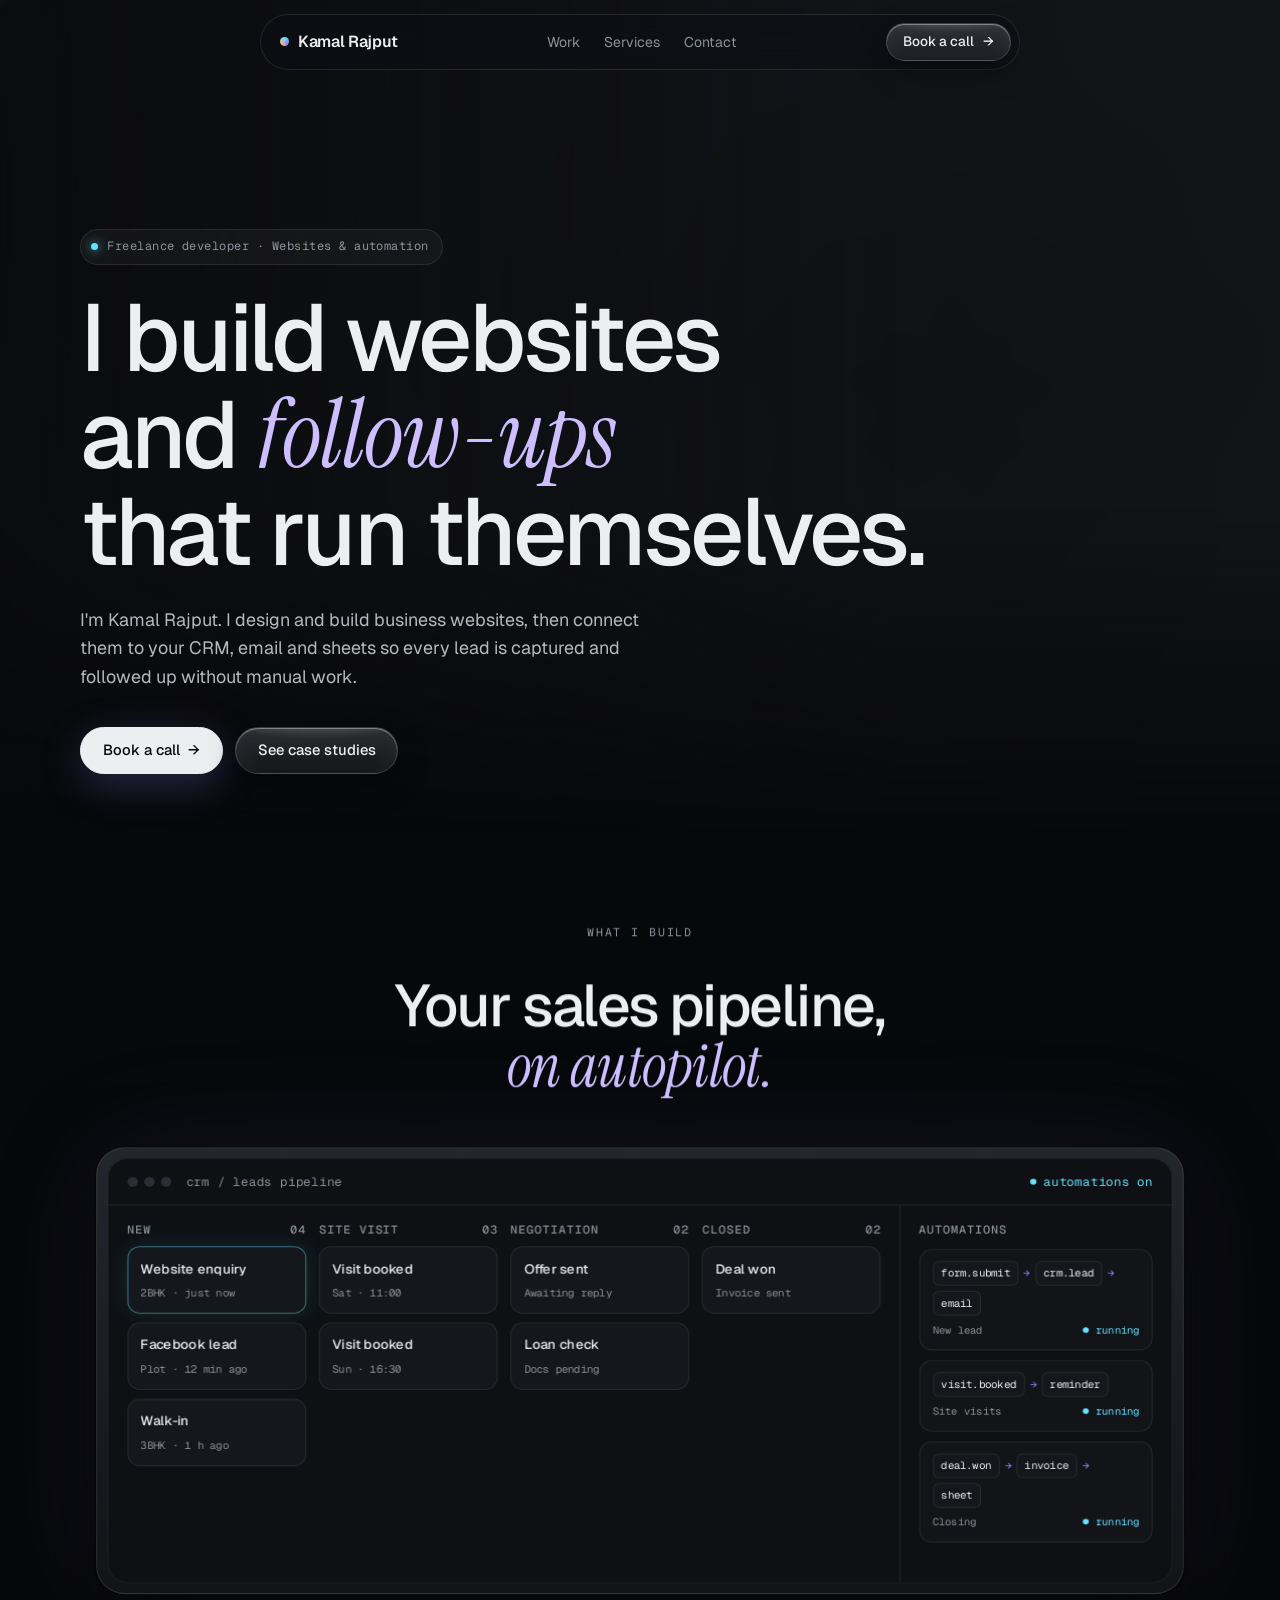
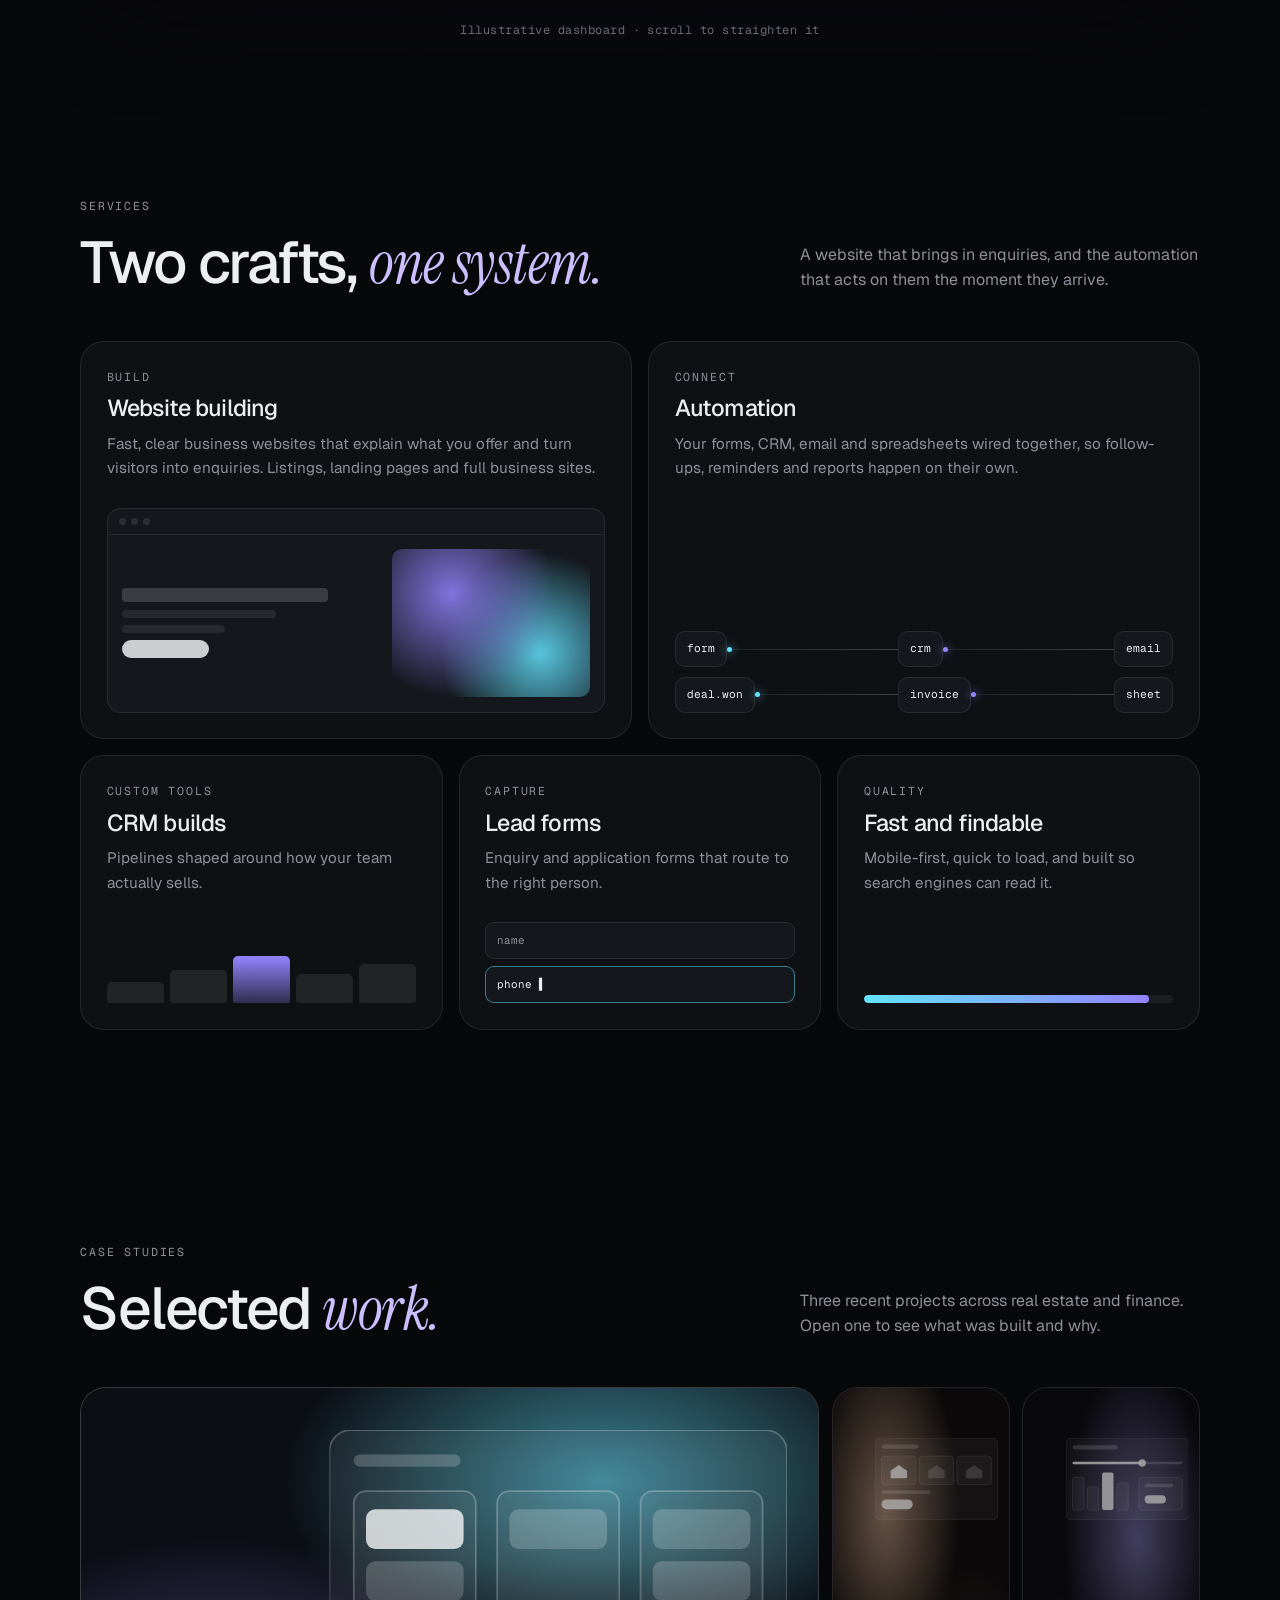
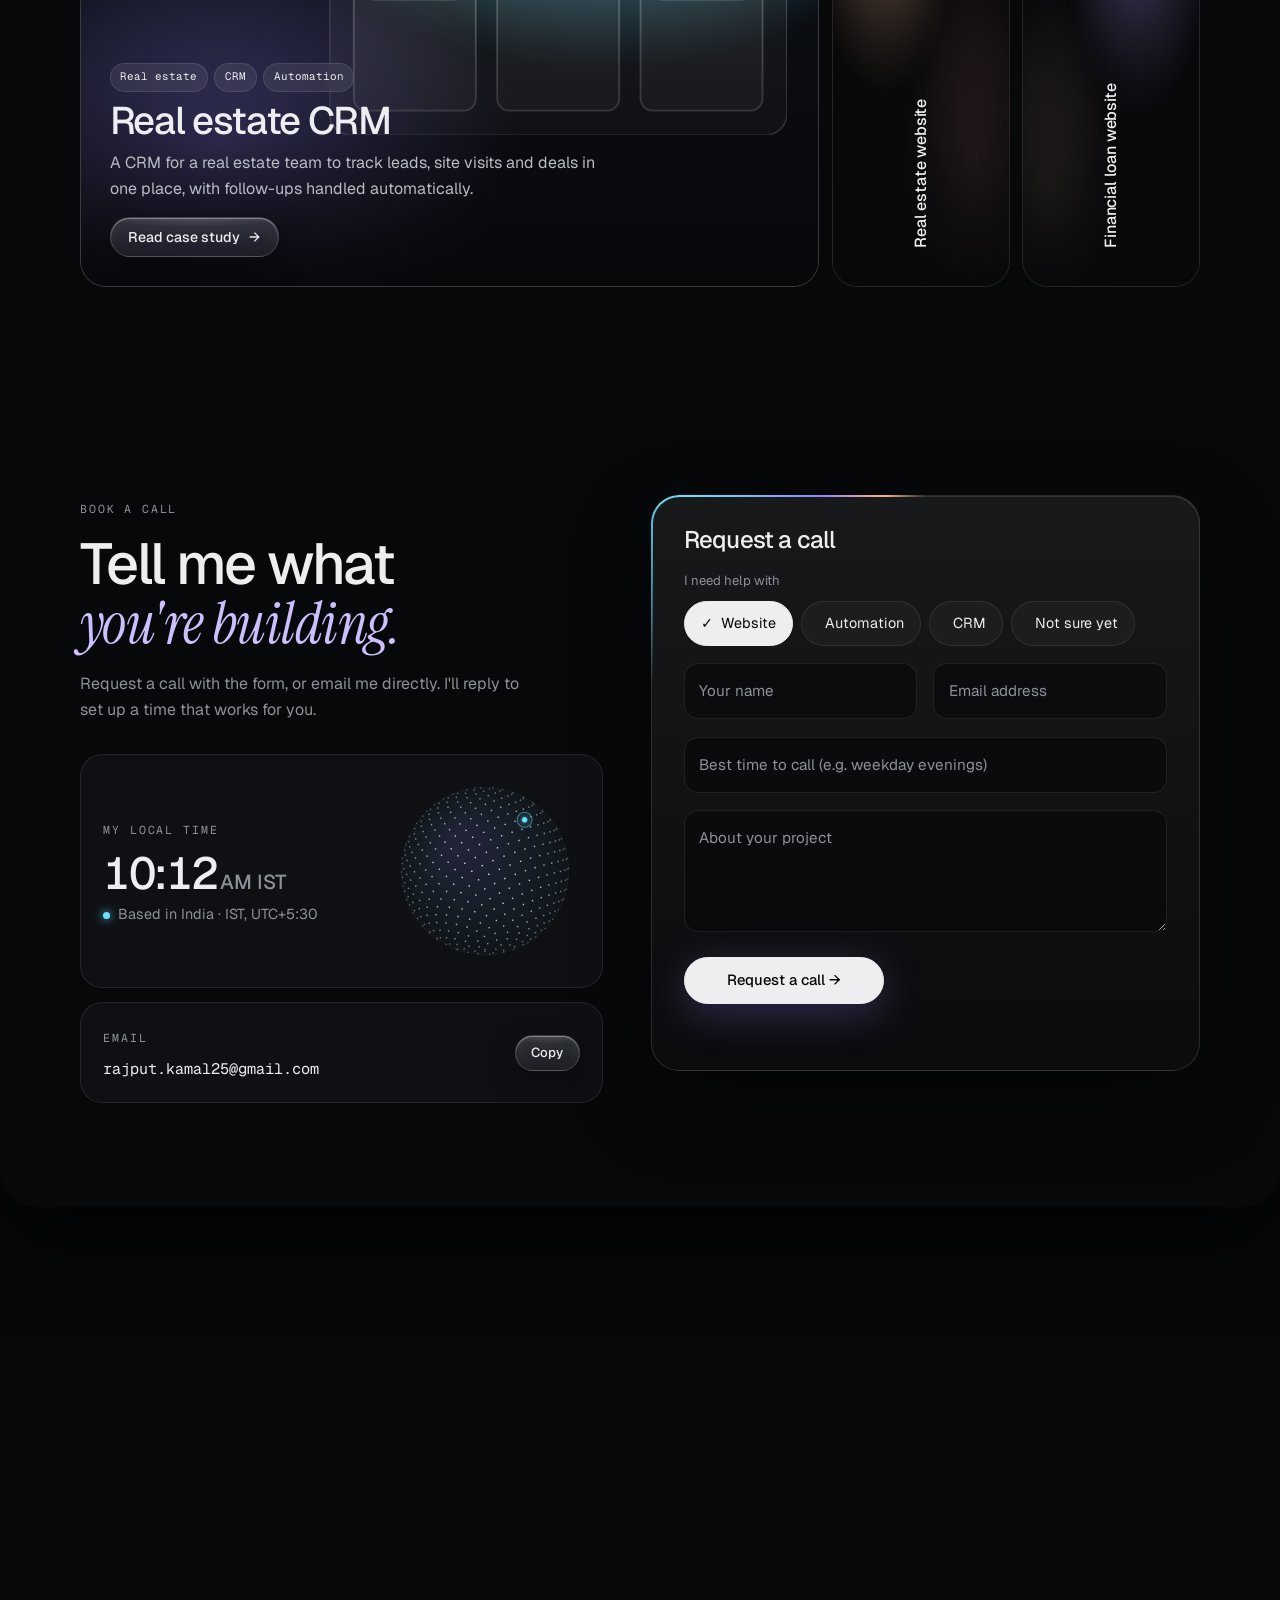
==== index.html @ f5bbf7df "Build the portfolio site from the approved design preview Static site with no build step: home page " ====
<!doctype html>
<html lang="en">
<head>
<meta charset="utf-8">
<meta name="viewport" content="width=device-width, initial-scale=1, viewport-fit=cover">
<title>Kamal Rajput · Websites & Automation</title>
<meta name="description" content="Kamal Rajput builds business websites and automations that capture leads and follow up on their own. Book a call to talk about your project.">
<meta name="theme-color" content="#07080A">
<meta property="og:title" content="Kamal Rajput · Websites & Automation">
<meta property="og:description" content="Business websites and automations that capture leads and follow up on their own.">
<meta property="og:type" content="website">
<link rel="icon" href="assets/favicon.svg" type="image/svg+xml">
<link rel="preconnect" href="https://fonts.googleapis.com">
<link rel="preconnect" href="https://fonts.gstatic.com" crossorigin>
<link rel="stylesheet" href="https://fonts.googleapis.com/css2?family=Geist:wght@300..700&family=Geist+Mono:wght@400;500&family=Instrument+Serif:ital@0;1&display=swap">
<link rel="stylesheet" href="assets/css/style.css">
</head>
<body>
<nav class="nav" aria-label="Main">
  <a class="brand" href="#top"><i aria-hidden="true"></i>Kamal Rajput</a>
  <ul>
    <li><a href="#work">Work</a></li>
    <li><a href="#services">Services</a></li>
    <li><a href="#call">Contact</a></li>
  </ul>
  <a class="glass" href="#call">Book a call <span class="arrow">→</span></a>
</nav>

<main id="top">
  <section class="hero" id="hero">
    <canvas id="shader" aria-hidden="true"></canvas>
    <div class="wrap hero-inner">
      <span class="pill mono"><b aria-hidden="true"></b>Freelance developer · Websites &amp; automation</span>
      <h1>
        <span class="sr">I build websites and automations that run themselves.</span>
        <span aria-hidden="true">I build websites<br>and <span class="rot serif" id="rot"><span class="rw">automations</span></span><br>that run themselves.</span>
      </h1>
      <p class="lede">I'm Kamal Rajput. I design and build business websites, then connect them to your CRM, email and sheets so every lead is captured and followed up without manual work.</p>
      <div class="ctas">
        <a class="solid" href="#call">Book a call <span class="arrow">→</span></a>
        <a class="glass" href="#work">See case studies</a>
      </div>
    </div>
  </section>

  <section class="showcase" id="showcase">
    <div class="wrap">
      <div class="head" id="cs-head">
        <span class="eyebrow">What I build</span>
        <h2>Your sales pipeline, <span class="serif">on autopilot.</span></h2>
      </div>
      <div class="device" id="device">
        <div class="screen">
          <div class="bar">
            <div class="dots"><span></span><span></span><span></span></div>
            <span class="mono">crm / leads pipeline</span>
            <span class="mono live">automations on</span>
          </div>
          <div class="crm">
            <div class="board">
              <div class="col"><h4>New <span>04</span></h4>
                <div class="lead hot"><b>Website enquiry</b><span>2BHK · just now</span></div>
                <div class="lead"><b>Facebook lead</b><span>Plot · 12 min ago</span></div>
                <div class="lead"><b>Walk-in</b><span>3BHK · 1 h ago</span></div>
              </div>
              <div class="col"><h4>Site visit <span>03</span></h4>
                <div class="lead"><b>Visit booked</b><span>Sat · 11:00</span></div>
                <div class="lead"><b>Visit booked</b><span>Sun · 16:30</span></div>
              </div>
              <div class="col"><h4>Negotiation <span>02</span></h4>
                <div class="lead"><b>Offer sent</b><span>Awaiting reply</span></div>
                <div class="lead"><b>Loan check</b><span>Docs pending</span></div>
              </div>
              <div class="col"><h4>Closed <span>02</span></h4>
                <div class="lead"><b>Deal won</b><span>Invoice sent</span></div>
              </div>
            </div>
            <div class="flows">
              <h4>Automations</h4>
              <div class="flow"><div class="chain"><em>form.submit</em><i>→</i><em>crm.lead</em><i>→</i><em>email</em></div><div class="meta"><span>New lead</span><span class="on">● running</span></div></div>
              <div class="flow"><div class="chain"><em>visit.booked</em><i>→</i><em>reminder</em></div><div class="meta"><span>Site visits</span><span class="on">● running</span></div></div>
              <div class="flow"><div class="chain"><em>deal.won</em><i>→</i><em>invoice</em><i>→</i><em>sheet</em></div><div class="meta"><span>Closing</span><span class="on">● running</span></div></div>
            </div>
          </div>
        </div>
      </div>
      <p class="illus mono">Illustrative dashboard · scroll to straighten it</p>
    </div>
  </section>

  <section class="band" id="services">
    <div class="wrap">
      <div class="head">
        <div><span class="eyebrow">Services</span><h2>Two crafts, <span class="serif">one system.</span></h2></div>
        <p>A website that brings in enquiries, and the automation that acts on them the moment they arrive.</p>
      </div>
      <div class="bento" id="bento">
        <article class="cell c-web">
          <span class="eyebrow">Build</span>
          <h3>Website building</h3>
          <p>Fast, clear business websites that explain what you offer and turn visitors into enquiries. Listings, landing pages and full business sites.</p>
          <div class="vis">
            <div class="browser"><div class="top"><span></span><span></span><span></span></div>
              <div class="pg"><div class="stack"><div class="sk h w80"></div><div class="sk w60"></div><div class="sk w40"></div><div class="sk btn"></div></div><div class="blob"></div></div>
            </div>
          </div>
        </article>
        <article class="cell c-auto">
          <span class="eyebrow">Connect</span>
          <h3>Automation</h3>
          <p>Your forms, CRM, email and spreadsheets wired together, so follow-ups, reminders and reports happen on their own.</p>
          <div class="vis">
            <div class="nodes"><span class="node">form</span><span class="wire"></span><span class="node">crm</span><span class="wire"></span><span class="node">email</span></div>
            <div class="nodes n2"><span class="node">deal.won</span><span class="wire"></span><span class="node">invoice</span><span class="wire"></span><span class="node">sheet</span></div>
          </div>
        </article>
        <article class="cell c-crm">
          <span class="eyebrow">Custom tools</span>
          <h3>CRM builds</h3>
          <p>Pipelines shaped around how your team actually sells.</p>
          <div class="vis bars"><span style="height:40%"></span><span style="height:62%"></span><span class="a" style="height:88%"></span><span style="height:55%"></span><span style="height:72%"></span></div>
        </article>
        <article class="cell c-lead">
          <span class="eyebrow">Capture</span>
          <h3>Lead forms</h3>
          <p>Enquiry and application forms that route to the right person.</p>
          <div class="vis stack"><div class="field-sk">name</div><div class="field-sk focus">phone ▍</div></div>
        </article>
        <article class="cell c-fast">
          <span class="eyebrow">Quality</span>
          <h3>Fast and findable</h3>
          <p>Mobile-first, quick to load, and built so search engines can read it.</p>
          <div class="vis"><div class="meter"><span></span></div></div>
        </article>
      </div>
    </div>
  </section>

  <section class="band" id="work">
    <div class="wrap">
      <div class="head">
        <div><span class="eyebrow">Case studies</span><h2>Selected <span class="serif">work.</span></h2></div>
        <p>Three recent projects across real estate and finance. Open one to see what was built and why.</p>
      </div>
      <div class="acc" id="acc">
        <article class="panel active" tabindex="0" aria-expanded="true">
          <div class="art art-1" aria-hidden="true">
            <svg viewBox="0 0 300 200"><rect class="s" x="0" y="0" width="300" height="200" rx="14"/><rect class="m" x="16" y="16" width="70" height="8" rx="4"/>
              <rect class="s" x="16" y="40" width="80" height="144" rx="8"/><rect class="s" x="110" y="40" width="80" height="144" rx="8"/><rect class="s" x="204" y="40" width="80" height="144" rx="8"/>
              <rect class="f" x="24" y="52" width="64" height="26" rx="6"/><rect class="m" x="24" y="86" width="64" height="26" rx="6"/><rect class="m" x="118" y="52" width="64" height="26" rx="6"/><rect class="m" x="212" y="52" width="64" height="26" rx="6"/><rect class="m" x="212" y="86" width="64" height="26" rx="6"/></svg>
          </div>
          <span class="vt">Real estate CRM</span>
          <div class="pbody">
            <div class="tags"><span>Real estate</span><span>CRM</span><span>Automation</span></div>
            <h3>Real estate CRM</h3>
            <p>A CRM for a real estate team to track leads, site visits and deals in one place, with follow-ups handled automatically.</p>
            <a class="glass case-link" href="work/real-estate-crm.html">Read case study <span class="arrow">→</span></a>
          </div>
        </article>
        <article class="panel" tabindex="0" aria-expanded="false">
          <div class="art art-2" aria-hidden="true">
            <svg viewBox="0 0 300 200"><rect class="s" x="0" y="0" width="300" height="200" rx="14"/><rect class="m" x="16" y="16" width="90" height="10" rx="5"/>
              <g><rect class="s" x="16" y="44" width="84" height="70" rx="8"/><path class="f" d="M38 98 V80 L58 66 L78 80 V98 Z"/></g>
              <g><rect class="s" x="108" y="44" width="84" height="70" rx="8"/><path class="m" d="M130 98 V80 L150 66 L170 80 V98 Z"/></g>
              <g><rect class="s" x="200" y="44" width="84" height="70" rx="8"/><path class="m" d="M222 98 V80 L242 66 L262 80 V98 Z"/></g>
              <rect class="m" x="16" y="128" width="120" height="8" rx="4"/><rect class="f" x="16" y="150" width="76" height="24" rx="12"/></svg>
          </div>
          <span class="vt">Real estate website</span>
          <div class="pbody">
            <div class="tags"><span>Real estate</span><span>Website</span><span>Lead capture</span></div>
            <h3>Real estate business website</h3>
            <p>A website for a real estate business, with property listings and enquiry forms that send leads straight to the team.</p>
            <a class="glass case-link" href="work/real-estate-website.html">Read case study <span class="arrow">→</span></a>
          </div>
        </article>
        <article class="panel" tabindex="0" aria-expanded="false">
          <div class="art art-3" aria-hidden="true">
            <svg viewBox="0 0 300 200"><rect class="s" x="0" y="0" width="300" height="200" rx="14"/><rect class="m" x="16" y="18" width="110" height="10" rx="5"/>
              <rect class="m" x="16" y="58" width="268" height="6" rx="3"/><rect class="f" x="16" y="58" width="170" height="6" rx="3"/><circle class="f" cx="186" cy="61" r="9"/>
              <rect class="s" x="16" y="96" width="28" height="80" rx="5"/><rect class="s" x="52" y="120" width="28" height="56" rx="5"/><rect class="f" x="88" y="84" width="28" height="92" rx="5"/><rect class="s" x="124" y="110" width="28" height="66" rx="5"/>
              <rect class="s" x="178" y="96" width="106" height="80" rx="10"/><rect class="m" x="192" y="112" width="70" height="8" rx="4"/><rect class="f" x="192" y="140" width="52" height="20" rx="10"/></svg>
          </div>
          <span class="vt">Financial loan website</span>
          <div class="pbody">
            <div class="tags"><span>Finance</span><span>Website</span><span>Applications</span></div>
            <h3>Financial loan website</h3>
            <p>A website for a lending business that explains its loan products clearly and collects applications online.</p>
            <a class="glass case-link" href="work/loan-website.html">Read case study <span class="arrow">→</span></a>
          </div>
        </article>
      </div>
    </div>
  </section>

  <section class="band" id="call">
    <div class="wrap contact">
      <div>
        <span class="eyebrow">Book a call</span>
        <h2>Tell me what <span class="serif">you're building.</span></h2>
        <p class="intro">Request a call with the form, or email me directly. I'll reply to set up a time that works for you.</p>
        <div class="cards">
          <div class="spot globe-card">
            <div>
              <span class="eyebrow">My local time</span>
              <div class="clock" id="clock" style="margin-top:.6rem">--:--</div>
              <div class="sub" style="margin-top:.5rem"><b aria-hidden="true"></b>Based in India · IST, UTC+5:30</div>
            </div>
            <canvas id="globe" width="380" height="380" aria-label="Rotating globe with a marker on India. Drag to spin." role="img"></canvas>
          </div>
          <div class="spot mail-card">
            <div style="min-width:0"><span class="eyebrow">Email</span><div class="v" id="mail2" style="margin-top:.45rem">rajput.kamal25@gmail.com</div></div>
            <button class="glass mini" type="button" id="copy2">Copy</button>
          </div>
        </div>
      </div>
      <form class="call" id="call-form" action="https://formsubmit.co/ajax/rajput.kamal25@gmail.com" method="POST" novalidate>
        <input type="text" name="_honey" tabindex="-1" autocomplete="off" aria-hidden="true" class="hp">
        <h3>Request a call</h3>
        <div class="group" role="group" aria-labelledby="g-need">
          <span id="g-need">I need help with</span>
          <div class="chips">
            <label class="chip"><input type="checkbox" id="c-web" name="need" value="Website" checked><span class="tick">✓</span>Website</label>
            <label class="chip"><input type="checkbox" id="c-auto" name="need" value="Automation"><span class="tick">✓</span>Automation</label>
            <label class="chip"><input type="checkbox" id="c-crm" name="need" value="CRM"><span class="tick">✓</span>CRM</label>
            <label class="chip"><input type="checkbox" id="c-unsure" name="need" value="Not sure yet"><span class="tick">✓</span>Not sure yet</label>
          </div>
        </div>
        <div class="row2">
          <div class="fl"><input id="f-name" autocomplete="name" placeholder=" " required><label for="f-name">Your name</label></div>
          <div class="fl"><input id="f-email" type="email" autocomplete="email" placeholder=" " required><label for="f-email">Email address</label></div>
        </div>
        <div class="fl"><input id="f-time" placeholder=" "><label for="f-time">Best time to call (e.g. weekday evenings)</label></div>
        <div class="fl"><textarea id="f-msg" rows="4" placeholder=" "></textarea><label for="f-msg">About your project</label></div>
        <div><button class="solid sbtn" type="submit" id="send"><span class="t">Request a call →</span><span class="spin" aria-hidden="true"></span><svg class="ok" viewBox="0 0 24 24" aria-hidden="true"><path d="M5 12.5l4.5 4.5L19 7.5"/></svg></button></div>
        <p class="note" id="note" aria-live="polite"></p>
      </form>
    </div>
  </section>
</main>

<footer class="mf" id="mf">
  <div class="aurora" aria-hidden="true"><span class="a1"></span><span class="a2"></span><span class="a3"></span></div>
  <div class="marquee" aria-hidden="true"><div class="track">
    <span>Websites <i>✦</i></span><span>Automation <i>✦</i></span><span>CRM builds <i>✦</i></span><span>Lead capture <i>✦</i></span><span>Integrations <i>✦</i></span>
    <span>Websites <i>✦</i></span><span>Automation <i>✦</i></span><span>CRM builds <i>✦</i></span><span>Lead capture <i>✦</i></span><span>Integrations <i>✦</i></span>
  </div></div>
  <div class="wrap">
    <div class="big">Let's <span class="serif">talk.</span></div>
    <div class="mf-row">
      <span class="mail" id="mail">rajput.kamal25@gmail.com</span>
      <div class="pills">
        <button class="glass mag" type="button" id="copy">Copy email</button>
        <a class="glass mag" href="#call">Request a call</a>
        <a class="glass mag" href="#top">Back to top ↑</a>
      </div>
    </div>
    <div class="legal mono"><span>© 2026 Kamal Rajput</span><span>Websites · Automation · CRM</span></div>
  </div>
</footer>

<script src="assets/js/main.js"></script>
</body>
</html>
---- assets/css/style.css ----
/* Layout: dark, single-theme by design. Full-bleed shader hero, scroll-tilt showcase, glowing bento, image accordion, curtain-reveal footer. */
:root {
  --bg: #07080A;
  --bg-2: #0E1014;
  --bg-3: #14171C;
  --fg: #EDEEF0;
  --muted: #8C919A;
  --line: rgba(237, 238, 240, 0.09);
  --cyan: #63E3FF;
  --violet: #9384FF;
  --peach: #FFB27D;
  --serif-tint: #CDBFFF;
  --f-sans: "Geist", "Inter", system-ui, -apple-system, "Segoe UI", sans-serif;
  --f-serif: "Instrument Serif", "Iowan Old Style", Georgia, serif;
  --f-mono: "Geist Mono", ui-monospace, SFMono-Regular, Menlo, monospace;
  color-scheme: dark;
}
* { box-sizing: border-box; }
html { scroll-behavior: smooth; }
body { margin: 0; background: var(--bg); color: var(--fg); font-family: var(--f-sans); font-size: 16px; line-height: 1.6; -webkit-font-smoothing: antialiased; }
h1, h2, h3, p { margin: 0; }
h1, h2, h3 { font-weight: 500; letter-spacing: -0.035em; line-height: 1.02; text-wrap: balance; }
.serif { font-family: var(--f-serif); font-style: italic; font-weight: 400; letter-spacing: -0.01em; color: var(--serif-tint); }
.mono { font-family: var(--f-mono); font-size: 0.75rem; letter-spacing: 0.04em; }
.eyebrow { font-family: var(--f-mono); font-size: 0.72rem; text-transform: uppercase; letter-spacing: 0.16em; color: var(--muted); }
a { color: inherit; }
:focus-visible { outline: 2px solid var(--cyan); outline-offset: 3px; border-radius: 8px; }
.wrap {
  max-width: 1200px; margin: 0 auto;
  padding-left: max(16px, env(safe-area-inset-left, 0px));
  padding-right: max(16px, env(safe-area-inset-right, 0px));
}
@media (min-width: 760px) { .wrap { padding-left: max(40px, env(safe-area-inset-left, 0px)); padding-right: max(40px, env(safe-area-inset-right, 0px)); } }

/* Liquid glass button */
.glass, .solid {
  position: relative; display: inline-flex; align-items: center; gap: 0.55rem;
  font: 500 0.92rem/1 var(--f-sans); padding: 0.95rem 1.35rem; border-radius: 999px;
  text-decoration: none; cursor: pointer; white-space: nowrap; overflow: hidden; isolation: isolate;
  transition: transform .35s cubic-bezier(.2,.8,.2,1), box-shadow .35s ease;
}
.glass {
  color: var(--fg);
  background: linear-gradient(180deg, rgba(255,255,255,.16), rgba(255,255,255,.04));
  border: 1px solid rgba(255,255,255,.16);
  -webkit-backdrop-filter: blur(16px) saturate(170%); backdrop-filter: blur(16px) saturate(170%);
  box-shadow: inset 0 1px 0 rgba(255,255,255,.35), inset 0 -8px 16px rgba(255,255,255,.04), 0 10px 30px rgba(0,0,0,.35);
}
.glass::before {
  content: ""; position: absolute; inset: 0; z-index: -1; border-radius: inherit;
  background: radial-gradient(120% 80% at var(--mx, 50%) -20%, rgba(255,255,255,.28), transparent 55%);
  opacity: .7; transition: opacity .3s;
}
.glass:hover::before { opacity: 1; }
.solid { background: var(--fg); color: var(--bg); border: 1px solid var(--fg); box-shadow: 0 10px 40px rgba(147,132,255,.25); }
.glass:hover, .solid:hover { transform: translateY(-2px); }
.arrow { transition: transform .3s ease; }
.glass:hover .arrow, .solid:hover .arrow { transform: translateX(3px); }

/* Nav */
.nav {
  position: fixed; z-index: 50; left: 50%; transform: translateX(-50%);
  top: calc(env(safe-area-inset-top, 0px) + 14px);
  width: min(760px, calc(100% - 32px));
  display: flex; align-items: center; justify-content: space-between; gap: 1rem;
  padding: 0.5rem 0.5rem 0.5rem 1.2rem; border-radius: 999px;
  background: rgba(14,16,20,.55); border: 1px solid rgba(255,255,255,.1);
  -webkit-backdrop-filter: blur(18px) saturate(160%); backdrop-filter: blur(18px) saturate(160%);
}
.brand { font-weight: 600; text-decoration: none; letter-spacing: -0.02em; display: flex; align-items: center; gap: .55rem; }
.brand i { width: 9px; height: 9px; border-radius: 50%; background: conic-gradient(var(--cyan), var(--violet), var(--peach), var(--cyan)); }
.nav ul { display: flex; gap: 1.5rem; list-style: none; margin: 0; padding: 0; }
.nav ul a { text-decoration: none; color: var(--muted); font-size: 0.88rem; }
.nav ul a:hover { color: var(--fg); }
.nav .glass { padding: 0.7rem 1rem; font-size: 0.85rem; }
@media (max-width: 640px) { .nav ul { display: none; } }

/* Curtain */
main { position: relative; z-index: 2; background: var(--bg); margin-bottom: var(--fh, 0px); border-radius: 0 0 36px 36px; box-shadow: 0 40px 80px rgba(0,0,0,.65); }

/* Hero */
.hero { position: relative; min-height: min(94vh, 860px); display: flex; align-items: flex-end; overflow: hidden; }
.hero canvas { position: absolute; inset: 0; width: 100%; height: 100%; display: block; }
.hero::after {
  content: ""; position: absolute; inset: 0; pointer-events: none;
  background: linear-gradient(90deg, rgba(7,8,10,.82) 0%, rgba(7,8,10,.35) 45%, transparent 70%), linear-gradient(180deg, transparent 60%, var(--bg) 100%);
}
.hero.noshader { background: radial-gradient(60% 60% at 75% 40%, rgba(147,132,255,.25), transparent 70%), var(--bg); }
.hero-inner { position: relative; z-index: 1; width: 100%; padding-block: 9rem 4.5rem; }
.pill { display: inline-flex; align-items: center; gap: .6rem; padding: .45rem .85rem .45rem .6rem; border-radius: 999px; border: 1px solid var(--line); background: rgba(255,255,255,.04); color: var(--muted); }
.pill b { width: 7px; height: 7px; border-radius: 50%; background: var(--cyan); box-shadow: 0 0 12px var(--cyan); }
.hero h1 { font-size: clamp(2.7rem, 7.4vw, 6.4rem); margin-top: 1.6rem; }
.hero h1 > span[aria-hidden] { display: block; }
.rot { display: inline-grid; overflow: hidden; vertical-align: bottom; padding: 0 .1em .14em 0; margin-bottom: -.14em; }
.rw { grid-area: 1 / 1; white-space: nowrap; }
.l { display: inline-block; transition: transform .6s cubic-bezier(.2,.8,.2,1), opacity .45s ease; }
.rw.enter .l { transform: translateY(110%); opacity: 0; }
.rw.out .l { transform: translateY(-110%); opacity: 0; }
.hero .lede { margin-top: 1.6rem; max-width: 36rem; color: #B5B9C0; font-size: 1.12rem; }
.ctas { display: flex; flex-wrap: wrap; gap: .75rem; margin-top: 2.2rem; }
.sr { position: absolute; width: 1px; height: 1px; overflow: hidden; clip: rect(0 0 0 0); white-space: nowrap; }

/* Section heads */
.band { padding-block: 6.5rem; }
.head { display: flex; flex-wrap: wrap; align-items: end; justify-content: space-between; gap: 1.2rem 3rem; margin-bottom: 3rem; }
.head h2 { font-size: clamp(2.1rem, 4.6vw, 3.8rem); margin-top: .9rem; max-width: 16ch; }
.head p { color: var(--muted); max-width: 25rem; }

/* Container scroll showcase */
.showcase { padding-block: 5rem 3rem; perspective: 1200px; }
.showcase .head { justify-content: center; text-align: center; flex-direction: column; align-items: center; will-change: transform; }
.device {
  margin: 0 auto; max-width: 1040px; border-radius: 28px; padding: 10px;
  background: linear-gradient(180deg, #23262D, #121418); border: 1px solid rgba(255,255,255,.12);
  box-shadow: 0 0 0 1px rgba(0,0,0,.6), 0 30px 80px rgba(0,0,0,.6), 0 0 120px rgba(147,132,255,.12);
  transform-origin: 50% 0%; transform: rotateX(var(--rx, 20deg)) scale(var(--sc, 1.04)); will-change: transform;
}
.screen { border-radius: 20px; background: var(--bg-2); overflow: hidden; border: 1px solid rgba(255,255,255,.06); }
.bar { display: flex; align-items: center; gap: .9rem; padding: .85rem 1.1rem; border-bottom: 1px solid var(--line); }
.dots { display: flex; gap: 6px; } .dots span { width: 10px; height: 10px; border-radius: 50%; background: #2A2E35; }
.bar .mono { color: var(--muted); }
.bar .live { margin-left: auto; display: flex; align-items: center; gap: .4rem; color: var(--cyan); }
.bar .live::before { content: ""; width: 6px; height: 6px; border-radius: 50%; background: var(--cyan); }
.crm { display: grid; grid-template-columns: 1fr 260px; min-height: 380px; }
.board { display: grid; grid-template-columns: repeat(4, minmax(0, 1fr)); gap: .75rem; padding: 1.1rem; }
.col { display: flex; flex-direction: column; gap: .55rem; min-width: 0; }
.col h4 { margin: 0 0 .2rem; font: 500 .72rem/1 var(--f-mono); color: var(--muted); letter-spacing: .06em; text-transform: uppercase; display: flex; justify-content: space-between; }
.lead { background: var(--bg-3); border: 1px solid var(--line); border-radius: 12px; padding: .7rem .75rem; display: grid; gap: .35rem; min-width: 0; }
.lead b { font-weight: 500; font-size: .82rem; overflow: hidden; text-overflow: ellipsis; white-space: nowrap; }
.lead span { font-family: var(--f-mono); font-size: .66rem; color: var(--muted); overflow: hidden; text-overflow: ellipsis; white-space: nowrap; }
.lead.hot { border-color: rgba(99,227,255,.45); box-shadow: 0 0 24px rgba(99,227,255,.12); }
.flows { border-left: 1px solid var(--line); padding: 1.1rem; display: flex; flex-direction: column; gap: .6rem; min-width: 0; }
.flows h4 { margin: 0 0 .3rem; font: 500 .72rem/1 var(--f-mono); color: var(--muted); letter-spacing: .06em; text-transform: uppercase; }
.flow { border: 1px solid var(--line); border-radius: 12px; padding: .7rem .75rem; display: grid; gap: .4rem; background: rgba(255,255,255,.02); }
.flow .chain { display: flex; flex-wrap: wrap; gap: .3rem; align-items: center; font-family: var(--f-mono); font-size: .66rem; }
.flow .chain em { font-style: normal; padding: .2rem .45rem; border-radius: 6px; background: var(--bg-3); border: 1px solid var(--line); }
.flow .chain i { font-style: normal; color: var(--violet); }
.flow .meta { font-family: var(--f-mono); font-size: .64rem; color: var(--muted); display: flex; justify-content: space-between; }
.flow .meta .on { color: var(--cyan); }
.illus { text-align: center; color: var(--muted); margin-top: 1.4rem; }
@media (max-width: 860px) { .crm { grid-template-columns: 1fr; } .flows { border-left: 0; border-top: 1px solid var(--line); } }
@media (max-width: 600px) { .board { grid-template-columns: repeat(2, minmax(0, 1fr)); } .device { border-radius: 20px; padding: 6px; } .screen { border-radius: 15px; } }

/* Bento with glowing border */
.bento { display: grid; grid-template-columns: repeat(6, minmax(0, 1fr)); gap: 1rem; }
.cell {
  position: relative; border-radius: 24px; background: var(--bg-2); border: 1px solid var(--line);
  padding: 1.6rem; display: flex; flex-direction: column; gap: .7rem; min-width: 0; overflow: hidden;
  --angle: 0; --glow: 0;
}
.cell::after {
  content: ""; position: absolute; inset: -1px; border-radius: inherit; padding: 1.5px; pointer-events: none;
  background: conic-gradient(from calc(var(--angle) * 1deg - 45deg), transparent 0deg, var(--cyan) 25deg, var(--violet) 50deg, var(--peach) 70deg, transparent 90deg);
  -webkit-mask: linear-gradient(#000 0 0) content-box, linear-gradient(#000 0 0); -webkit-mask-composite: xor;
  mask: linear-gradient(#000 0 0) content-box exclude, linear-gradient(#000 0 0);
  opacity: var(--glow); transition: opacity .35s ease;
}
.cell h3 { font-size: 1.45rem; }
.cell p { color: var(--muted); font-size: .95rem; max-width: 34rem; }
.c-web, .c-auto { grid-column: span 3; min-height: 360px; }
.c-crm, .c-lead, .c-fast { grid-column: span 2; }
.cell .vis { margin-top: auto; padding-top: 1rem; }
@media (max-width: 900px) { .c-web, .c-auto { grid-column: span 6; min-height: 0; } .c-crm, .c-lead, .c-fast { grid-column: span 3; } .c-fast { grid-column: span 6; } }
@media (max-width: 560px) { .c-crm, .c-lead, .c-fast { grid-column: span 6; } }
/* bento visuals */
.browser { border: 1px solid var(--line); border-radius: 14px; background: var(--bg-3); overflow: hidden; }
.browser .top { display: flex; gap: 5px; padding: .55rem .7rem; border-bottom: 1px solid var(--line); }
.browser .top span { width: 7px; height: 7px; border-radius: 50%; background: #2A2E35; }
.browser .pg { padding: .9rem; display: grid; grid-template-columns: 1.3fr 1fr; gap: .8rem; align-items: center; }
.sk { height: 8px; border-radius: 4px; background: rgba(255,255,255,.08); }
.sk.w60 { width: 60%; } .sk.w80 { width: 80%; } .sk.w40 { width: 40%; }
.sk.h { height: 14px; background: rgba(255,255,255,.16); }
.sk.btn { width: 34%; height: 18px; border-radius: 9px; background: var(--fg); opacity: .85; }
.blob { aspect-ratio: 4/3; max-width: 100%; border-radius: 10px; background: radial-gradient(circle at 30% 30%, var(--violet), transparent 60%), radial-gradient(circle at 75% 70%, var(--cyan), transparent 55%), #15181E; opacity: .85; }
.stack { display: grid; gap: .45rem; }
.nodes { display: flex; align-items: center; gap: 0; position: relative; }
.node { flex: none; font-family: var(--f-mono); font-size: .7rem; padding: .5rem .7rem; border-radius: 10px; background: var(--bg-3); border: 1px solid var(--line); white-space: nowrap; }
.wire { flex: 1; height: 1px; min-width: 18px; background: linear-gradient(90deg, rgba(255,255,255,.08), rgba(255,255,255,.2)); position: relative; overflow: visible; }
.wire::after { content: ""; position: absolute; top: -2px; left: 0; width: 5px; height: 5px; border-radius: 50%; background: var(--cyan); box-shadow: 0 0 10px var(--cyan); animation: run 2.4s linear infinite; }
.wire:nth-of-type(4)::after { animation-delay: 1.2s; background: var(--violet); box-shadow: 0 0 10px var(--violet); }
@keyframes run { from { left: 0; } to { left: calc(100% - 5px); } }
.nodes.n2 { margin-top: .6rem; }
.bars { display: flex; align-items: end; gap: 6px; height: 70px; }
.bars span { flex: 1; border-radius: 5px 5px 2px 2px; background: rgba(255,255,255,.08); }
.bars span.a { background: linear-gradient(180deg, var(--violet), rgba(147,132,255,.25)); }
.field-sk { border: 1px solid var(--line); border-radius: 9px; padding: .55rem .7rem; font-family: var(--f-mono); font-size: .68rem; color: var(--muted); background: var(--bg-3); }
.field-sk.focus { border-color: rgba(99,227,255,.5); color: var(--fg); }
.meter { height: 8px; border-radius: 4px; background: rgba(255,255,255,.06); overflow: hidden; }
.meter span { display: block; height: 100%; width: 92%; border-radius: inherit; background: linear-gradient(90deg, var(--cyan), var(--violet)); }

/* Image accordion */
.acc { display: flex; gap: .8rem; height: 500px; }
.panel {
  position: relative; flex: 1 1 0; min-width: 0; border-radius: 26px; overflow: hidden; cursor: pointer;
  border: 1px solid var(--line); background: var(--bg-2); outline-offset: 4px;
  transition: flex-grow .7s cubic-bezier(.2,.8,.2,1), border-color .3s;
}
.panel.active { flex-grow: 4.2; border-color: rgba(255,255,255,.18); }
.panel .art { position: absolute; inset: 0; transition: transform 1s cubic-bezier(.2,.8,.2,1), filter .6s; filter: saturate(.6) brightness(.7); }
.panel.active .art { transform: scale(1.04); filter: none; }
.panel::after { content: ""; position: absolute; inset: 0; background: linear-gradient(180deg, transparent 35%, rgba(7,8,10,.92)); pointer-events: none; }
.vt { position: absolute; z-index: 2; left: 50%; bottom: 1.6rem; transform-origin: 0 50%; transform: rotate(-90deg); white-space: nowrap; font-weight: 500; letter-spacing: -.01em; transition: opacity .35s; }
.panel.active .vt { opacity: 0; }
.pbody { position: absolute; z-index: 2; left: 0; right: 0; bottom: 0; padding: 1.8rem; display: grid; gap: .6rem; opacity: 0; transform: translateY(16px); transition: opacity .4s ease .15s, transform .6s cubic-bezier(.2,.8,.2,1) .15s; }
.panel.active .pbody { opacity: 1; transform: none; }
.pbody h3 { font-size: clamp(1.6rem, 3vw, 2.4rem); }
.pbody p { color: #B8BCC3; max-width: 32rem; }
.tags { display: flex; flex-wrap: wrap; gap: .4rem; }
.tags span { font-family: var(--f-mono); font-size: .68rem; padding: .3rem .6rem; border-radius: 999px; background: rgba(255,255,255,.08); border: 1px solid rgba(255,255,255,.1); -webkit-backdrop-filter: blur(8px); backdrop-filter: blur(8px); }
.draft { display: inline-flex; align-items: center; gap: .5rem; padding: .4rem .8rem; border-radius: 999px; border: 1px dashed rgba(255,255,255,.22); color: var(--muted); }
/* panel art */
.art-1 { background: radial-gradient(70% 60% at 70% 20%, rgba(99,227,255,.55), transparent 60%), radial-gradient(60% 60% at 20% 70%, rgba(147,132,255,.5), transparent 65%), #0B0E14; }
.art-2 { background: radial-gradient(70% 60% at 30% 25%, rgba(255,178,125,.6), transparent 60%), radial-gradient(60% 60% at 80% 75%, rgba(255,120,150,.35), transparent 65%), #120D0D; }
.art-3 { background: radial-gradient(70% 60% at 65% 30%, rgba(147,132,255,.6), transparent 60%), radial-gradient(60% 60% at 15% 80%, rgba(255,178,125,.35), transparent 65%), #0D0B14; }
.art svg { position: absolute; right: 6%; top: 10%; width: min(440px, 70%); height: auto; opacity: .9; }
.art .s { fill: rgba(255,255,255,.06); stroke: rgba(255,255,255,.28); stroke-width: 1.2; }
.art .f { fill: rgba(255,255,255,.85); }
.art .m { fill: rgba(255,255,255,.22); }
@media (max-width: 760px) {
  .acc { flex-direction: column; height: auto; }
  .panel { flex: none; height: 76px; transition: height .7s cubic-bezier(.2,.8,.2,1), border-color .3s; }
  .panel.active { height: 420px; }
  .vt { transform: none; left: 1.4rem; bottom: auto; top: 50%; translate: 0 -50%; }
  .art svg { width: 78%; right: 11%; }
}

/* Request a call */
.contact { display: grid; grid-template-columns: 1fr 1.05fr; gap: 3rem; align-items: start; }
.contact > * { min-width: 0; }
.contact h2 { font-size: clamp(2.1rem, 4.6vw, 3.6rem); margin-top: .9rem; }
.contact .intro { color: var(--muted); margin-top: 1.1rem; max-width: 28rem; }
/* Spotlight cards */
.cards { display: grid; gap: .9rem; margin-top: 2rem; }
.spot { position: relative; border-radius: 22px; background: var(--bg-2); border: 1px solid var(--line); padding: 1.3rem 1.4rem; overflow: hidden; min-width: 0; display: grid; gap: .45rem; isolation: isolate; }
.spot::before { content: ""; position: absolute; inset: 0; z-index: -1; pointer-events: none; background: radial-gradient(280px circle at var(--sx, 50%) var(--sy, 50%), rgba(147,132,255,.2), transparent 60%); opacity: 0; transition: opacity .35s; }
.spot:hover::before { opacity: 1; }
.globe-card { grid-template-columns: minmax(0, 1fr) 190px; align-items: center; gap: 1rem; }
.globe-card canvas { width: 190px; height: 190px; display: block; cursor: grab; touch-action: none; }
.globe-card canvas:active { cursor: grabbing; }
.clock { font-size: clamp(2rem, 4vw, 2.8rem); font-weight: 500; letter-spacing: -.04em; line-height: 1; font-variant-numeric: tabular-nums; }
.clock small { font-size: .45em; color: var(--muted); letter-spacing: 0; margin-left: .25rem; }
.sub { color: var(--muted); font-size: .9rem; display: flex; align-items: center; gap: .5rem; }
.sub b { width: 7px; height: 7px; border-radius: 50%; background: var(--cyan); box-shadow: 0 0 10px var(--cyan); animation: blink 2s ease-in-out infinite; }
@keyframes blink { 50% { opacity: .35; } }
.mail-card { grid-template-columns: minmax(0, 1fr) auto; align-items: center; }
.mail-card .v { font-family: var(--f-mono); font-size: .95rem; overflow-wrap: anywhere; user-select: all; }
.mini { font: 500 .82rem/1 var(--f-sans); padding: .65rem .95rem; }
@media (max-width: 520px) { .globe-card { grid-template-columns: minmax(0, 1fr) 130px; } .globe-card canvas { width: 130px; height: 130px; } .mail-card { grid-template-columns: 1fr; } .mail-card .mini { justify-self: start; } }

/* Form: border beam, chips, floating labels, stateful button */
@property --beam { syntax: '<angle>'; inherits: false; initial-value: 0deg; }
form.call { isolation: isolate; }
form.call::before {
  content: ""; position: absolute; inset: -1px; border-radius: inherit; padding: 1.5px; pointer-events: none;
  background: conic-gradient(from var(--beam), transparent 0deg 290deg, var(--cyan) 320deg, var(--violet) 340deg, var(--peach) 352deg, transparent 360deg);
  -webkit-mask: linear-gradient(#000 0 0) content-box, linear-gradient(#000 0 0); -webkit-mask-composite: xor;
  mask: linear-gradient(#000 0 0) content-box exclude, linear-gradient(#000 0 0);
  animation: beam 7s linear infinite;
}
@keyframes beam { to { --beam: 360deg; } }
.group { display: grid; gap: .6rem; }
.group > span { font-size: .82rem; color: var(--muted); }
.chips { display: flex; flex-wrap: wrap; gap: .5rem; }
.chip { position: relative; display: inline-flex; align-items: center; gap: .45rem; padding: .62rem 1rem; border-radius: 999px; border: 1px solid var(--line); background: rgba(255,255,255,.03); cursor: pointer; font-size: .9rem; user-select: none; transition: background .25s, color .25s, border-color .25s, transform .25s; }
.chip:hover { border-color: rgba(255,255,255,.25); }
.chip input { position: absolute; opacity: 0; pointer-events: none; }
.chip .tick { width: 0; overflow: hidden; transition: width .25s; }
.chip:has(input:checked) { background: var(--fg); color: var(--bg); border-color: var(--fg); }
.chip:has(input:checked) .tick { width: .8rem; }
.chip:has(input:focus-visible) { outline: 2px solid var(--cyan); outline-offset: 3px; }
.fl { position: relative; }
.fl input, .fl textarea {
  font: 400 .98rem/1.4 var(--f-sans); color: var(--fg); background: rgba(7,8,10,.6); width: 100%;
  border: 1px solid var(--line); border-radius: 14px; padding: 1.45rem .95rem .55rem; resize: vertical;
  transition: border-color .25s, box-shadow .25s;
}
.fl label { position: absolute; left: .95rem; top: 1.02rem; color: var(--muted); font-size: .95rem; pointer-events: none; transform-origin: 0 0; transition: transform .22s cubic-bezier(.2,.8,.2,1), color .22s; }
.fl input:focus, .fl textarea:focus { outline: none; border-color: rgba(99,227,255,.55); box-shadow: 0 0 0 4px rgba(99,227,255,.1), 0 0 30px rgba(99,227,255,.08); }
.fl input:focus + label, .fl input:not(:placeholder-shown) + label, .fl textarea:focus + label, .fl textarea:not(:placeholder-shown) + label { transform: translateY(-.62rem) scale(.76); color: var(--cyan); }
.sbtn { min-width: 12.5rem; justify-content: center; }
.sbtn .spin, .sbtn .ok { position: absolute; left: 50%; top: 50%; translate: -50% -50%; opacity: 0; transition: opacity .25s; }
.sbtn .spin { width: 18px; height: 18px; border-radius: 50%; border: 2px solid rgba(7,8,10,.25); border-top-color: var(--bg); animation: spin .8s linear infinite; }
.sbtn .ok { width: 20px; height: 20px; }
.sbtn .ok path { fill: none; stroke: var(--bg); stroke-width: 2.5; stroke-linecap: round; stroke-linejoin: round; stroke-dasharray: 24; stroke-dashoffset: 24; transition: stroke-dashoffset .45s ease .1s; }
.sbtn .t { transition: opacity .2s; }
.sbtn[data-state="loading"] .t, .sbtn[data-state="done"] .t { opacity: 0; }
.sbtn[data-state="loading"] .spin { opacity: 1; }
.sbtn[data-state="done"] { background: var(--cyan); border-color: var(--cyan); }
.sbtn[data-state="done"] .ok { opacity: 1; }
.sbtn[data-state="done"] .ok path { stroke-dashoffset: 0; }
@keyframes spin { to { transform: rotate(360deg); } }
.steps { list-style: none; margin: 2rem 0 0; padding: 0; display: grid; gap: .9rem; counter-reset: s; }
.steps li { counter-increment: s; display: grid; grid-template-columns: 2.2rem 1fr; gap: .3rem .6rem; color: var(--muted); }
.steps li::before { content: "0" counter(s); font-family: var(--f-mono); font-size: .75rem; color: var(--violet); padding-top: .2rem; }
.steps b { color: var(--fg); font-weight: 500; }
form.call {
  position: relative; border-radius: 28px; padding: 2rem; display: grid; gap: 1.1rem;
  background: linear-gradient(180deg, rgba(255,255,255,.07), rgba(255,255,255,.02)); border: 1px solid rgba(255,255,255,.12);
  box-shadow: inset 0 1px 0 rgba(255,255,255,.12), 0 30px 80px rgba(0,0,0,.4);
}
form.call h3 { font-size: 1.5rem; }
.field { display: grid; gap: .4rem; }
.field label { font-size: .82rem; color: var(--muted); }
.field input, .field select, .field textarea {
  font: 400 .95rem/1.4 var(--f-sans); color: var(--fg); background: rgba(7,8,10,.6);
  border: 1px solid var(--line); border-radius: 12px; padding: .8rem .9rem; width: 100%;
}
.field input:focus, .field select:focus, .field textarea:focus { outline: none; border-color: rgba(99,227,255,.55); box-shadow: 0 0 0 4px rgba(99,227,255,.1); }
.row2 { display: grid; grid-template-columns: 1fr 1fr; gap: 1rem; }
.note { font-size: .85rem; color: var(--muted); min-height: 1.2em; }
.note.ok { color: var(--cyan); }
@media (max-width: 860px) { .contact { grid-template-columns: 1fr; } }
@media (max-width: 520px) { .row2 { grid-template-columns: 1fr; } form.call { padding: 1.4rem; } }

/* Motion footer (curtain reveal) */
footer.mf {
  position: fixed; z-index: 1; left: 0; right: 0; bottom: 0;
  height: min(600px, calc(100vh - 24px)); overflow: hidden; background: #0A0B0F;
  display: flex; flex-direction: column; justify-content: flex-end;
  padding-bottom: env(safe-area-inset-bottom, 0px);
}
.aurora { position: absolute; inset: -20%; pointer-events: none; filter: blur(70px); opacity: .55; }
.aurora span { position: absolute; border-radius: 50%; mix-blend-mode: screen; animation: drift 18s ease-in-out infinite alternate; }
.aurora .a1 { width: 46vw; height: 30vw; left: 10%; top: 18%; background: var(--violet); }
.aurora .a2 { width: 40vw; height: 26vw; left: 45%; top: 30%; background: var(--cyan); animation-delay: -6s; opacity: .7; }
.aurora .a3 { width: 30vw; height: 22vw; left: 65%; top: 10%; background: var(--peach); animation-delay: -12s; opacity: .6; }
@keyframes drift { 0% { transform: translate(0,0) scale(1); } 50% { transform: translate(6vw,-4vh) scale(1.15); } 100% { transform: translate(-5vw,3vh) scale(.95); } }
.marquee { position: absolute; left: -5%; right: -5%; top: 14%; transform: rotate(-3deg); border-block: 1px solid rgba(255,255,255,.1); background: rgba(255,255,255,.03); overflow: hidden; padding-block: .8rem; }
.track { display: flex; width: max-content; animation: marq 36s linear infinite; }
.track span { font-family: var(--f-mono); font-size: .8rem; letter-spacing: .14em; text-transform: uppercase; color: rgba(237,238,240,.55); padding-right: 2.4rem; white-space: nowrap; }
.track span i { font-style: normal; color: var(--violet); padding-left: 2.4rem; }
@keyframes marq { to { transform: translateX(-50%); } }
.mf .wrap { position: relative; z-index: 1; width: 100%; display: grid; gap: 1.6rem; padding-bottom: 1.8rem; }
.big {
  font-size: clamp(4.2rem, 17vw, 15rem); line-height: .86; letter-spacing: -.06em; font-weight: 500;
  background: linear-gradient(180deg, #FFFFFF 10%, rgba(255,255,255,.35) 95%); -webkit-background-clip: text; background-clip: text; color: transparent;
}
.big .serif { background: linear-gradient(100deg, var(--cyan), var(--violet) 45%, var(--peach)); -webkit-background-clip: text; background-clip: text; color: transparent; padding-right: .06em; }
.mf-row { display: flex; flex-wrap: wrap; align-items: center; justify-content: space-between; gap: 1rem; }
.mail { font-family: var(--f-mono); font-size: .95rem; user-select: all; overflow-wrap: anywhere; }
.pills { display: flex; flex-wrap: wrap; gap: .6rem; }
.pills .glass { will-change: transform; }
.legal { display: flex; flex-wrap: wrap; justify-content: space-between; gap: .6rem; color: var(--muted); border-top: 1px solid var(--line); padding-top: 1.1rem; }

@media (prefers-reduced-motion: reduce) {
  html { scroll-behavior: auto; }
  .wire::after, .aurora span, .track { animation: none; }
  .device { transform: none; }
}

/* ---------- Site additions ---------- */
.hp { position: absolute; left: -9999px; width: 1px; height: 1px; opacity: 0; }
.case-link { justify-self: start; margin-top: .4rem; padding: .75rem 1.1rem; font-size: .88rem; }
.panel:not(.active) .case-link { visibility: hidden; }

/* Case study pages */
.cs-hero { position: relative; overflow: hidden; padding-block: 9rem 3.5rem; }
.cs-hero .glow { position: absolute; inset: -30% -10% auto; height: 120%; pointer-events: none; filter: blur(80px); opacity: .5; }
.cs-hero .wrap { position: relative; }
.back { display: inline-flex; align-items: center; gap: .5rem; color: var(--muted); text-decoration: none; font-size: .9rem; }
.back:hover { color: var(--fg); }
.cs-hero h1 { font-size: clamp(2.6rem, 7vw, 5.6rem); margin-top: 1.4rem; max-width: 14ch; }
.cs-hero .lede { margin-top: 1.4rem; max-width: 40rem; color: #B5B9C0; font-size: 1.12rem; }
.cs-meta { display: flex; flex-wrap: wrap; gap: .5rem; margin-top: 1.8rem; }
.cs-meta span { font-family: var(--f-mono); font-size: .72rem; padding: .35rem .7rem; border-radius: 999px; border: 1px solid var(--line); background: rgba(255,255,255,.04); }
.cs-cover { position: relative; aspect-ratio: 16 / 8; max-width: 100%; border-radius: 28px; overflow: hidden; border: 1px solid var(--line); }
.cs-cover svg { position: absolute; inset: 8% 10%; width: 80%; height: 84%; }
.cs-cover .s { fill: rgba(255,255,255,.06); stroke: rgba(255,255,255,.28); stroke-width: 1.2; }
.cs-cover .f { fill: rgba(255,255,255,.85); }
.cs-cover .m { fill: rgba(255,255,255,.22); }
.cs-body { display: grid; grid-template-columns: 260px minmax(0, 1fr); gap: 3rem; padding-block: 5rem; }
.cs-body aside { position: sticky; top: 7rem; align-self: start; display: grid; gap: 1.2rem; }
.cs-body aside div { display: grid; gap: .3rem; }
.cs-body aside b { font-weight: 500; }
.cs-body article { display: grid; gap: 3rem; max-width: 44rem; }
.cs-body section { display: grid; gap: .9rem; }
.cs-body h2 { font-size: clamp(1.6rem, 3vw, 2.2rem); }
.cs-body p, .cs-body li { color: #B5B9C0; }
.cs-body ul { margin: 0; padding: 0; list-style: none; display: grid; gap: .7rem; }
.cs-body li { display: grid; grid-template-columns: 1.4rem 1fr; }
.cs-body li::before { content: "✦"; color: var(--violet); font-size: .8rem; padding-top: .2rem; }
.next { display: flex; flex-wrap: wrap; align-items: center; justify-content: space-between; gap: 1rem; padding: 2rem; border-radius: 24px; border: 1px solid var(--line); background: var(--bg-2); text-decoration: none; margin-bottom: 5rem; transition: border-color .3s; }
.next:hover { border-color: rgba(255,255,255,.25); }
.next h3 { font-size: clamp(1.5rem, 3vw, 2.2rem); }
@media (max-width: 820px) { .cs-body { grid-template-columns: 1fr; gap: 2rem; } .cs-body aside { position: static; grid-template-columns: repeat(2, minmax(0, 1fr)); } .cs-cover { aspect-ratio: 4 / 3; } }
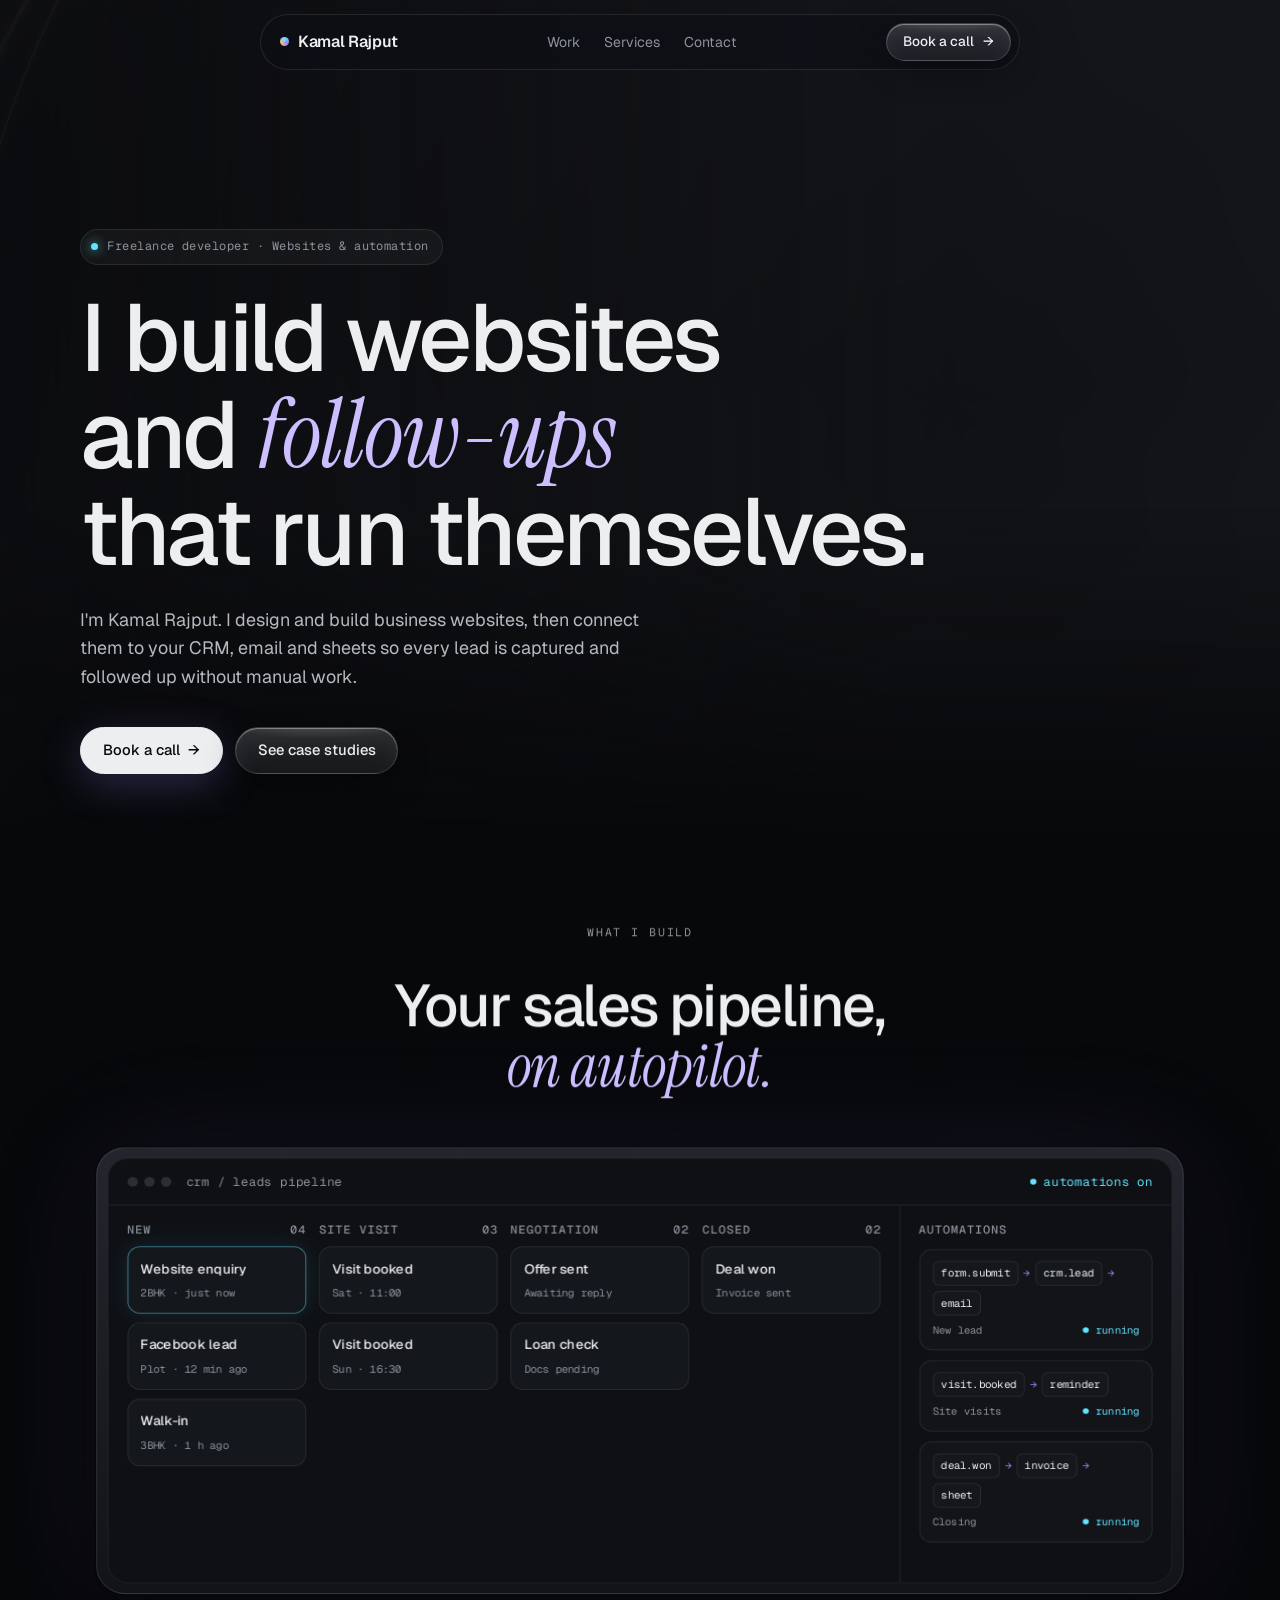
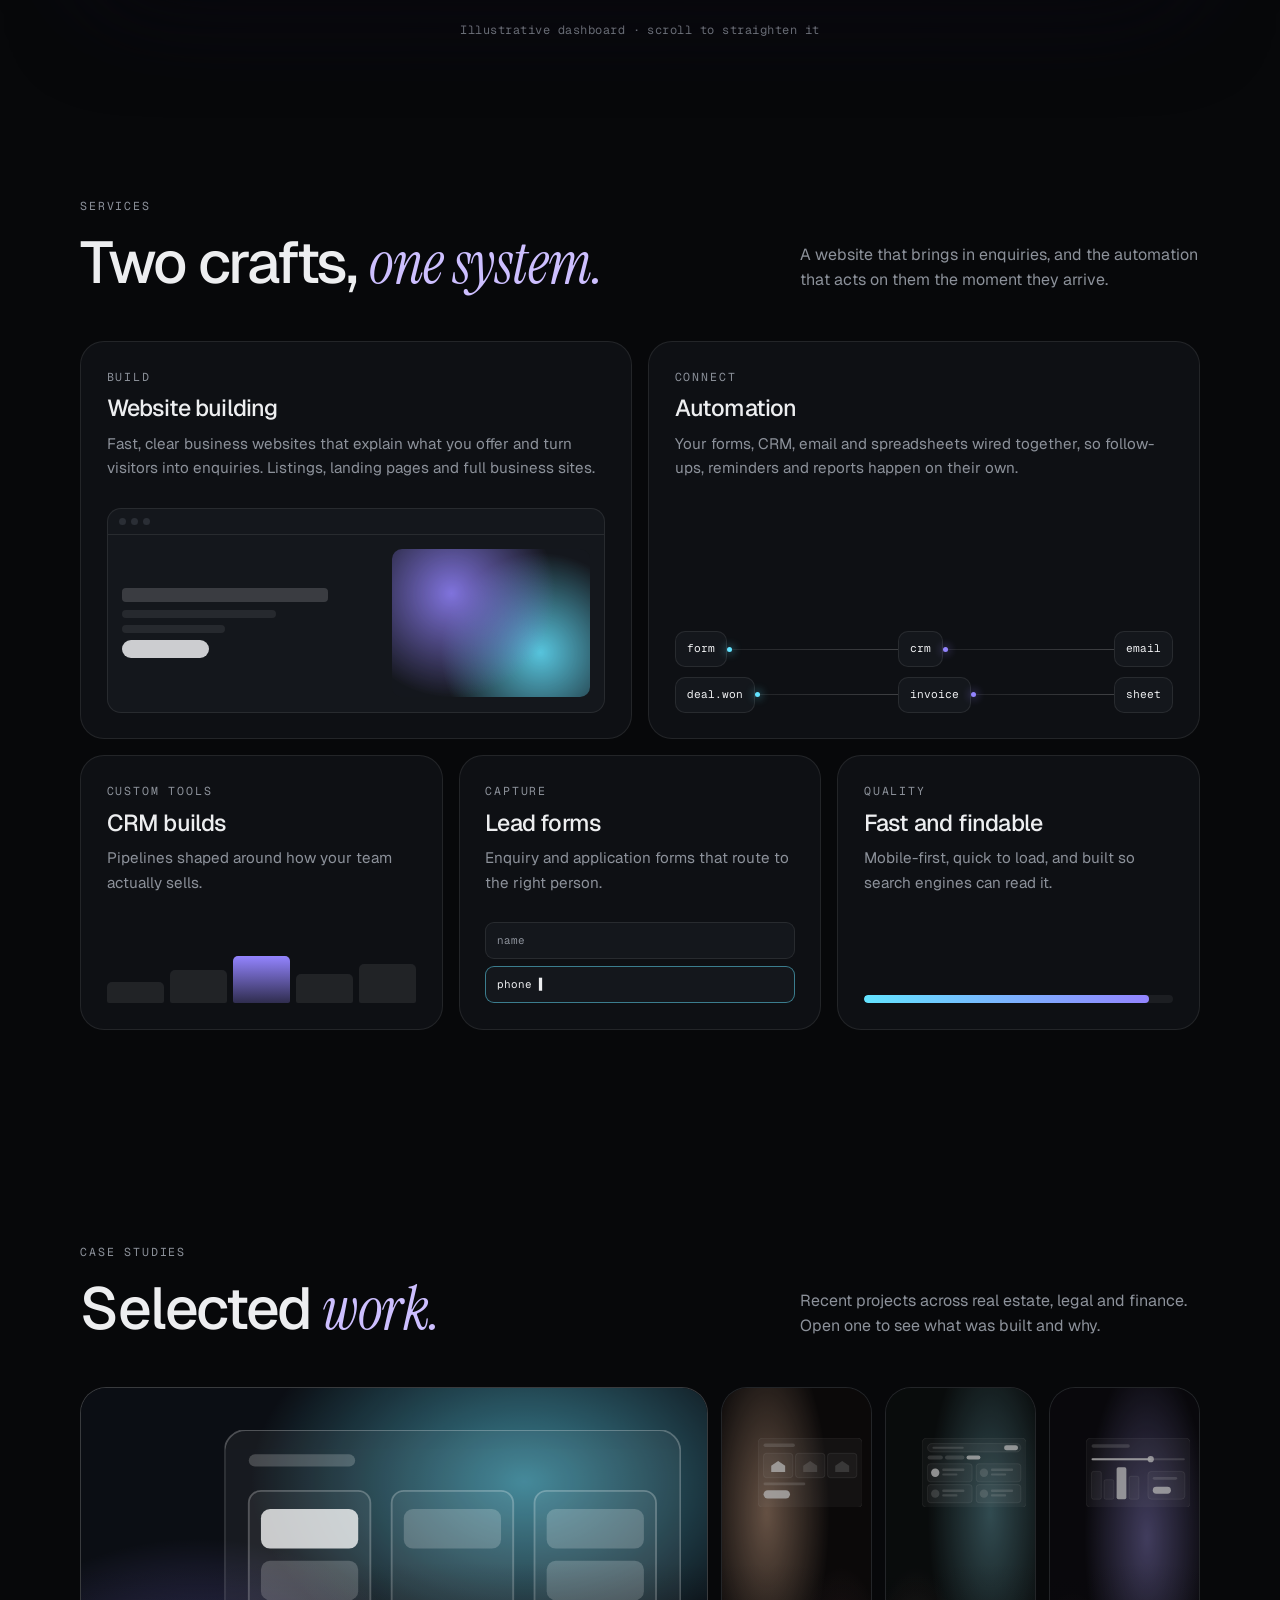
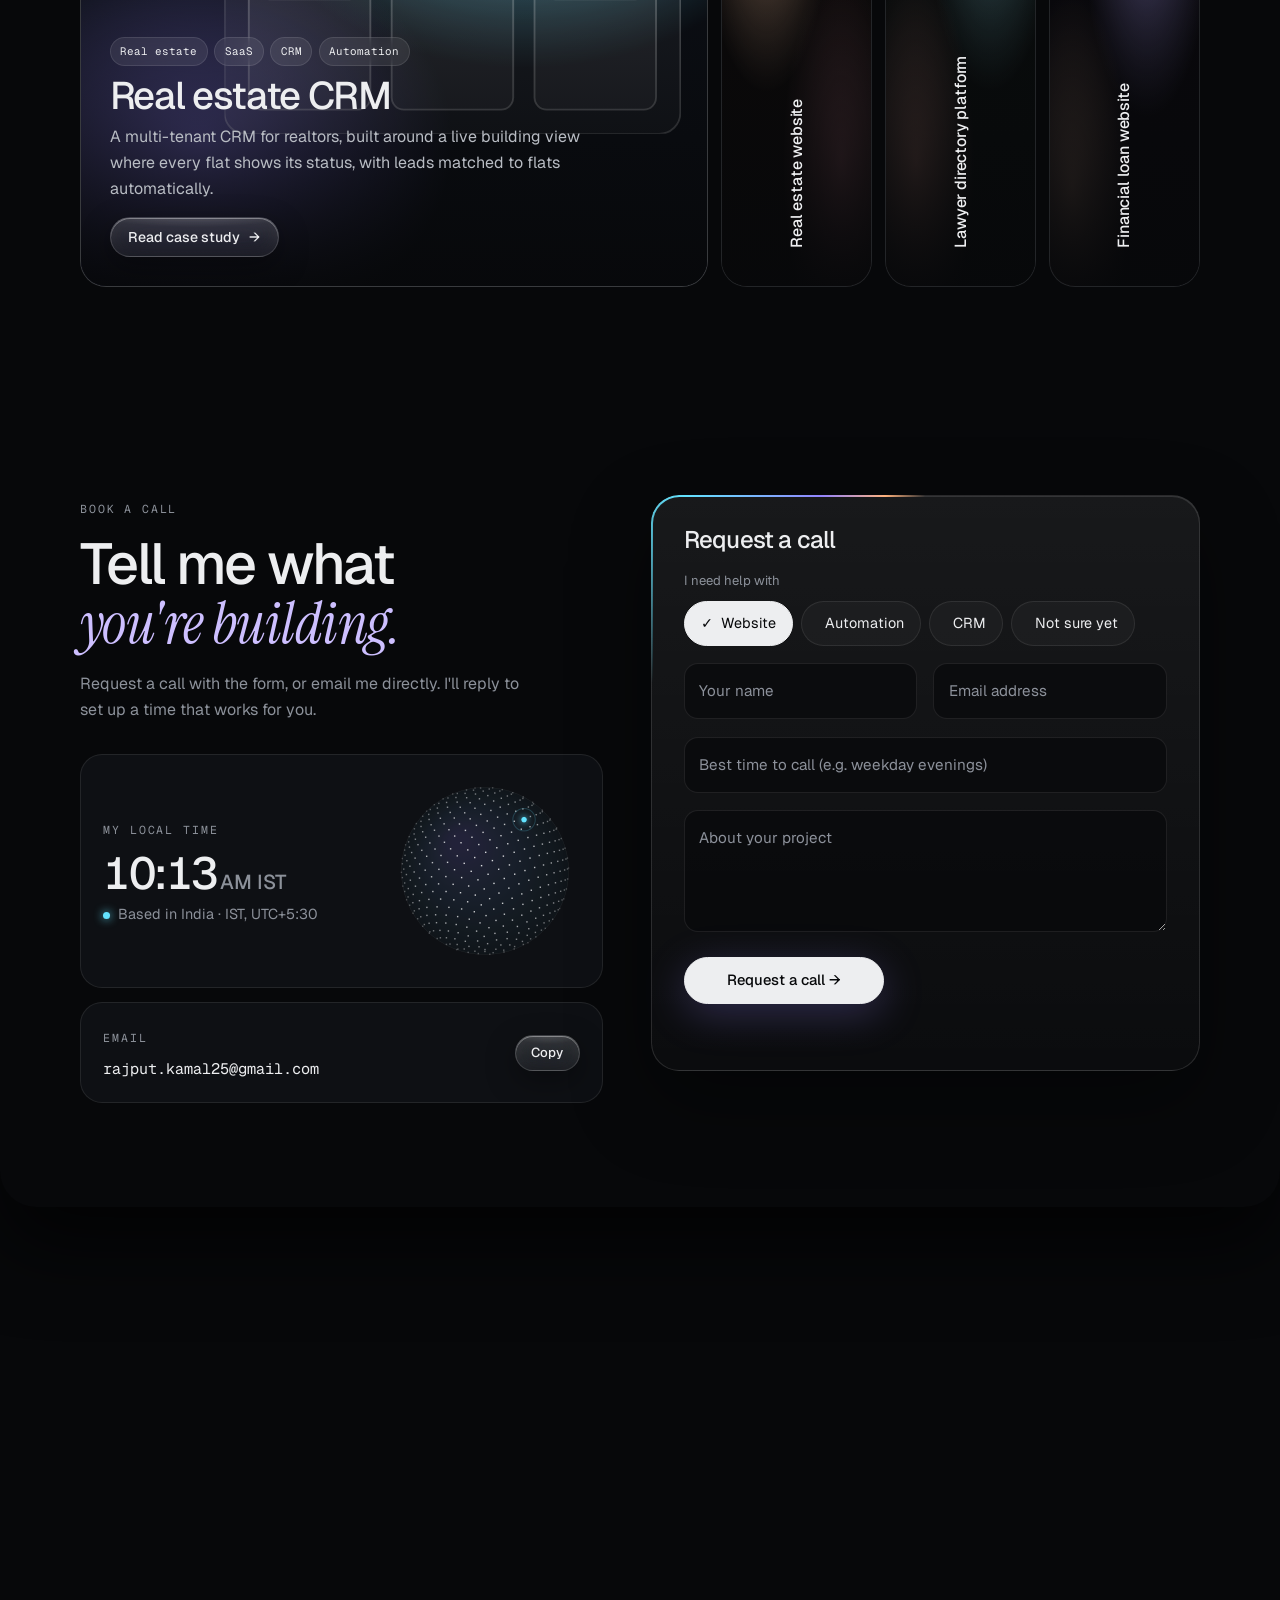
==== commit dc75b8f5: "Write real case studies and add the lawyer directory project Case study pages for the real estate CR" ====
--- a/index.html
+++ b/index.html
@@ -140,7 +140,7 @@
     <div class="wrap">
       <div class="head">
         <div><span class="eyebrow">Case studies</span><h2>Selected <span class="serif">work.</span></h2></div>
-        <p>Three recent projects across real estate and finance. Open one to see what was built and why.</p>
+        <p>Recent projects across real estate, legal and finance. Open one to see what was built and why.</p>
       </div>
       <div class="acc" id="acc">
         <article class="panel active" tabindex="0" aria-expanded="true">
@@ -151,9 +151,9 @@
           </div>
           <span class="vt">Real estate CRM</span>
           <div class="pbody">
-            <div class="tags"><span>Real estate</span><span>CRM</span><span>Automation</span></div>
+            <div class="tags"><span>Real estate</span><span>SaaS</span><span>CRM</span><span>Automation</span></div>
             <h3>Real estate CRM</h3>
-            <p>A CRM for a real estate team to track leads, site visits and deals in one place, with follow-ups handled automatically.</p>
+            <p>A multi-tenant CRM for realtors, built around a live building view where every flat shows its status, with leads matched to flats automatically.</p>
             <a class="glass case-link" href="work/real-estate-crm.html">Read case study <span class="arrow">→</span></a>
           </div>
         </article>
@@ -167,10 +167,28 @@
           </div>
           <span class="vt">Real estate website</span>
           <div class="pbody">
-            <div class="tags"><span>Real estate</span><span>Website</span><span>Lead capture</span></div>
+            <div class="tags"><span>Real estate</span><span>Website</span><span>Admin panel</span></div>
             <h3>Real estate business website</h3>
-            <p>A website for a real estate business, with property listings and enquiry forms that send leads straight to the team.</p>
+            <p>A property website for a real estate company, with searchable listings, rich project pages and callback requests the team manages from its own admin panel.</p>
             <a class="glass case-link" href="work/real-estate-website.html">Read case study <span class="arrow">→</span></a>
+          </div>
+        </article>
+        <article class="panel" tabindex="0" aria-expanded="false">
+          <div class="art art-4" aria-hidden="true">
+            <svg viewBox="0 0 300 200"><rect class="s" x="0" y="0" width="300" height="200" rx="14"/>
+              <rect class="s" x="16" y="16" width="268" height="24" rx="12"/><rect class="m" x="30" y="25" width="90" height="6" rx="3"/><rect class="f" x="236" y="21" width="40" height="14" rx="7"/>
+              <rect class="m" x="16" y="50" width="44" height="12" rx="6"/><rect class="m" x="66" y="50" width="56" height="12" rx="6"/><rect class="f" x="128" y="50" width="40" height="12" rx="6"/>
+              <g><rect class="s" x="16" y="74" width="128" height="52" rx="8"/><circle class="f" cx="38" cy="100" r="12"/><rect class="m" x="58" y="88" width="64" height="7" rx="3.5"/><rect class="m" x="58" y="102" width="44" height="6" rx="3"/></g>
+              <g><rect class="s" x="156" y="74" width="128" height="52" rx="8"/><circle class="m" cx="178" cy="100" r="12"/><rect class="m" x="198" y="88" width="64" height="7" rx="3.5"/><rect class="m" x="198" y="102" width="44" height="6" rx="3"/></g>
+              <g><rect class="s" x="16" y="134" width="128" height="52" rx="8"/><circle class="m" cx="38" cy="160" r="12"/><rect class="m" x="58" y="148" width="64" height="7" rx="3.5"/><rect class="m" x="58" y="162" width="44" height="6" rx="3"/></g>
+              <g><rect class="s" x="156" y="134" width="128" height="52" rx="8"/><circle class="m" cx="178" cy="160" r="12"/><rect class="m" x="198" y="148" width="64" height="7" rx="3.5"/><rect class="m" x="198" y="162" width="44" height="6" rx="3"/></g></svg>
+          </div>
+          <span class="vt">Lawyer directory platform</span>
+          <div class="pbody">
+            <div class="tags"><span>Legal</span><span>Directory</span><span>Admin workflows</span></div>
+            <h3>Lawyer directory platform</h3>
+            <p>A law firm's website with a directory of verified lawyers, an approval workflow for new profiles, and privacy built in so clients always go through the firm.</p>
+            <a class="glass case-link" href="work/lawyer-directory.html">Read case study <span class="arrow">→</span></a>
           </div>
         </article>
         <article class="panel" tabindex="0" aria-expanded="false">
--- a/assets/css/style.css
+++ b/assets/css/style.css
@@ -212,6 +212,7 @@
 .art-1 { background: radial-gradient(70% 60% at 70% 20%, rgba(99,227,255,.55), transparent 60%), radial-gradient(60% 60% at 20% 70%, rgba(147,132,255,.5), transparent 65%), #0B0E14; }
 .art-2 { background: radial-gradient(70% 60% at 30% 25%, rgba(255,178,125,.6), transparent 60%), radial-gradient(60% 60% at 80% 75%, rgba(255,120,150,.35), transparent 65%), #120D0D; }
 .art-3 { background: radial-gradient(70% 60% at 65% 30%, rgba(147,132,255,.6), transparent 60%), radial-gradient(60% 60% at 15% 80%, rgba(255,178,125,.35), transparent 65%), #0D0B14; }
+.art-4 { background: radial-gradient(70% 60% at 70% 25%, rgba(99,227,255,.45), transparent 60%), radial-gradient(60% 60% at 20% 75%, rgba(255,140,120,.4), transparent 65%), #0B1112; }
 .art svg { position: absolute; right: 6%; top: 10%; width: min(440px, 70%); height: auto; opacity: .9; }
 .art .s { fill: rgba(255,255,255,.06); stroke: rgba(255,255,255,.28); stroke-width: 1.2; }
 .art .f { fill: rgba(255,255,255,.85); }
@@ -370,7 +371,7 @@
 .cs-cover .m { fill: rgba(255,255,255,.22); }
 .cs-body { display: grid; grid-template-columns: 260px minmax(0, 1fr); gap: 3rem; padding-block: 5rem; }
 .cs-body aside { position: sticky; top: 7rem; align-self: start; display: grid; gap: 1.2rem; }
-.cs-body aside div { display: grid; gap: .3rem; }
+.cs-body aside > div { display: grid; gap: .3rem; }
 .cs-body aside b { font-weight: 500; }
 .cs-body article { display: grid; gap: 3rem; max-width: 44rem; }
 .cs-body section { display: grid; gap: .9rem; }
@@ -383,3 +384,6 @@
 .next:hover { border-color: rgba(255,255,255,.25); }
 .next h3 { font-size: clamp(1.5rem, 3vw, 2.2rem); }
 @media (max-width: 820px) { .cs-body { grid-template-columns: 1fr; gap: 2rem; } .cs-body aside { position: static; grid-template-columns: repeat(2, minmax(0, 1fr)); } .cs-cover { aspect-ratio: 4 / 3; } }
+.stack-chips { display: flex; flex-wrap: wrap; gap: .35rem; margin-top: .2rem; }
+.stack-chips span { font-family: var(--f-mono); font-size: .7rem; padding: .25rem .55rem; border-radius: 6px; border: 1px solid var(--line); background: rgba(255,255,255,.03); }
+@media (max-width: 820px) { .cs-body aside > div:last-child:has(.stack-chips) { grid-column: 1 / -1; } }
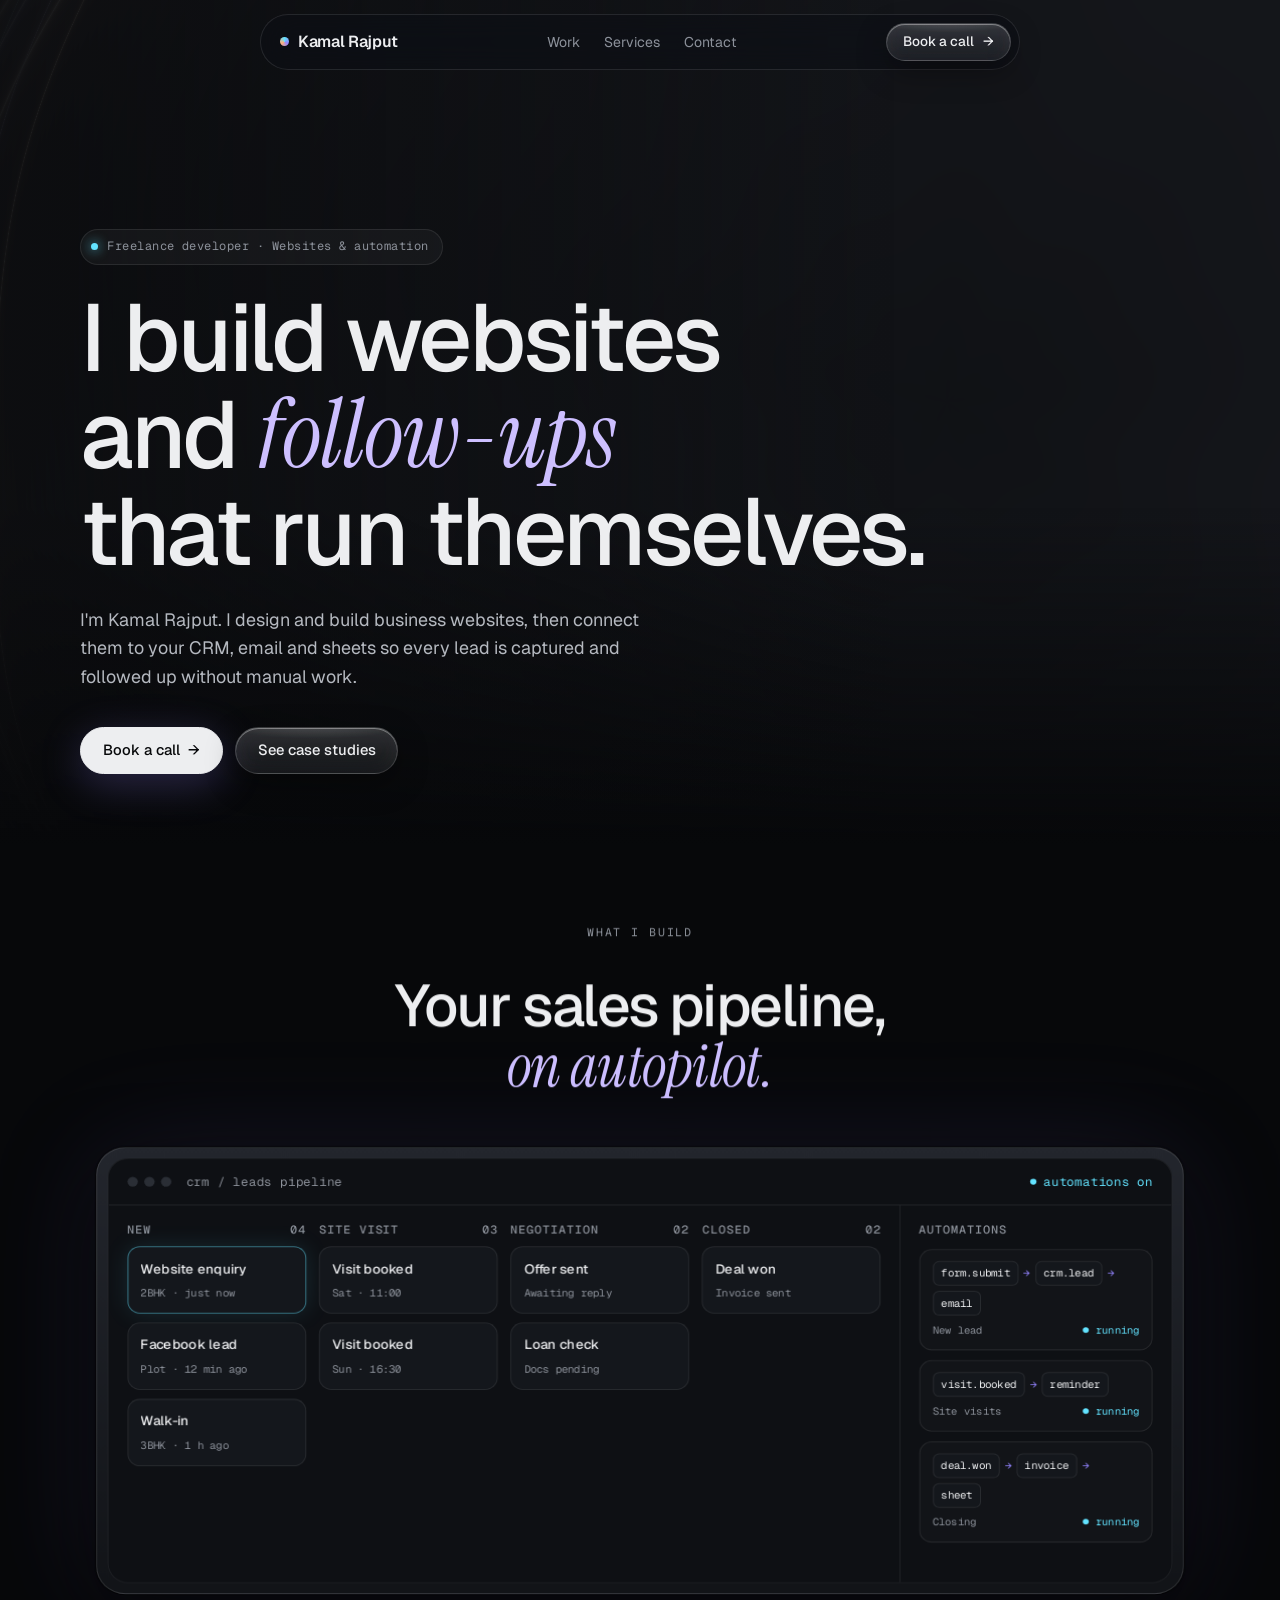
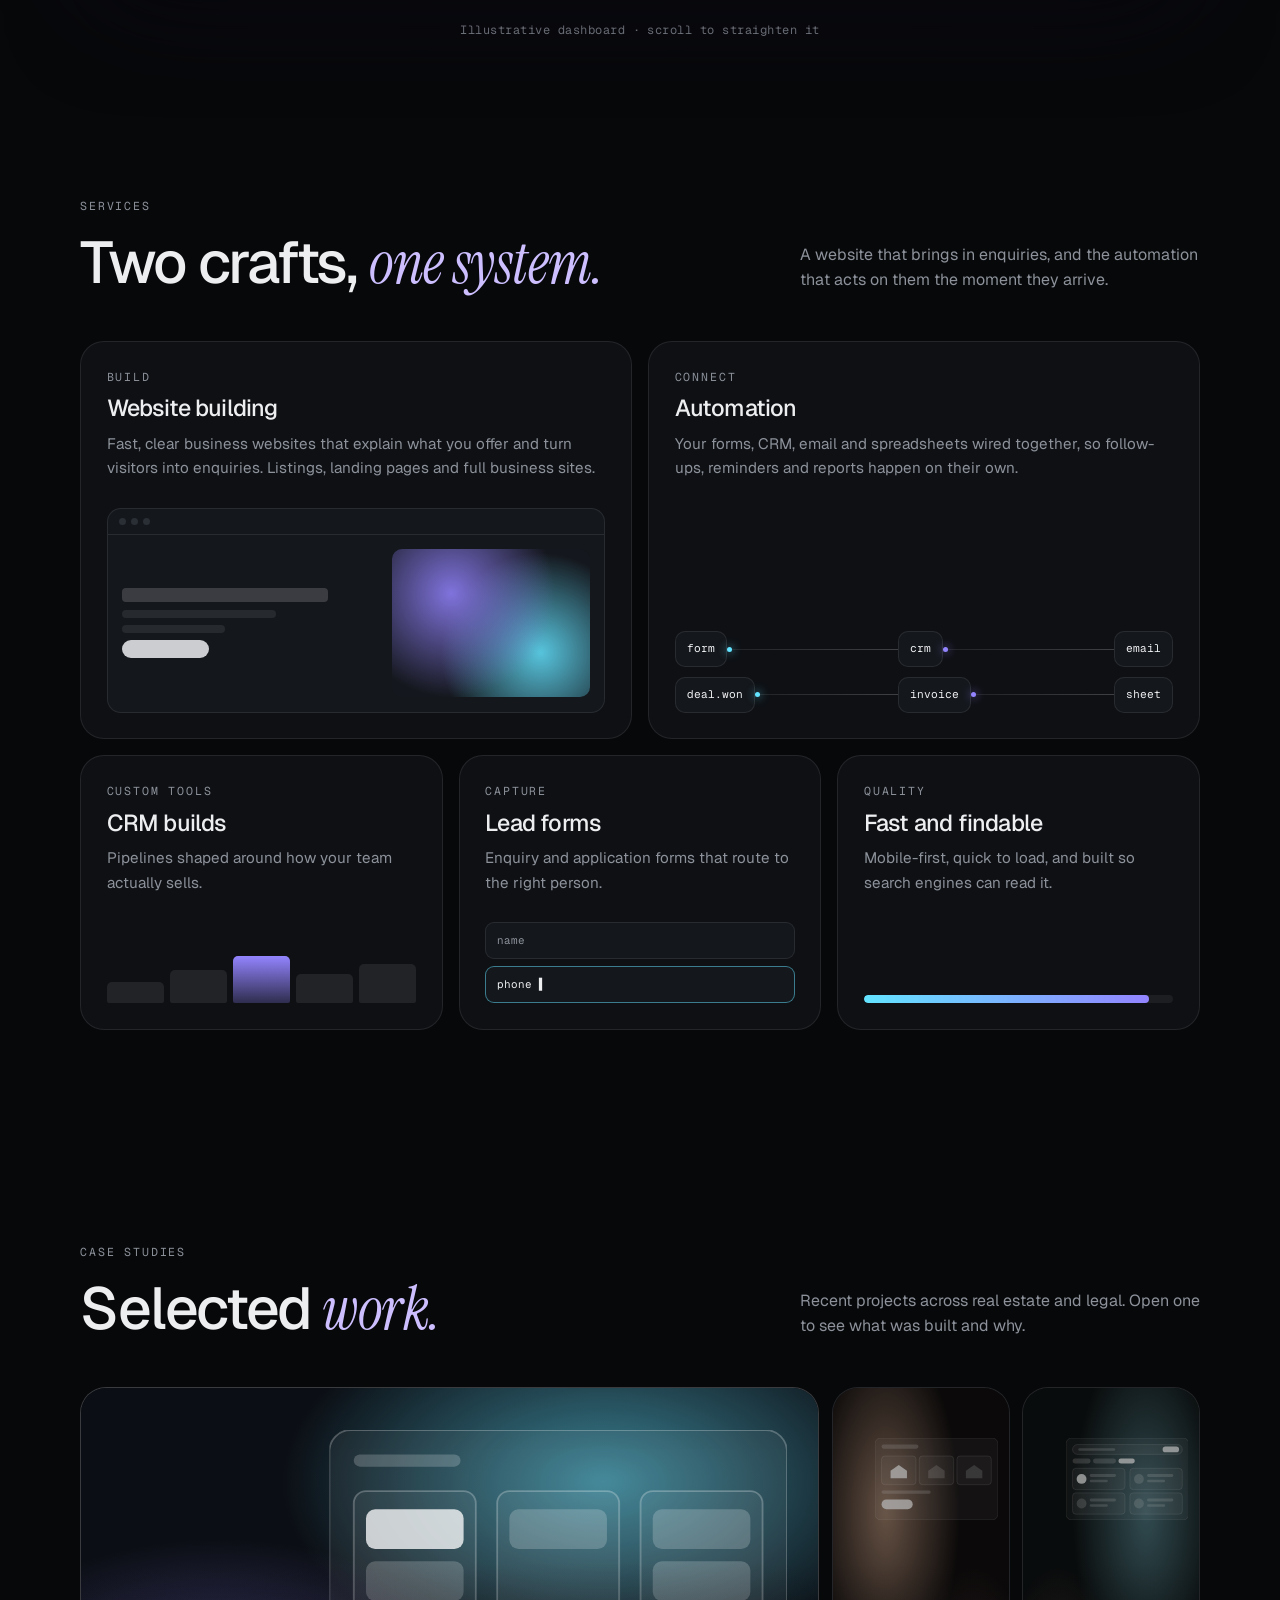
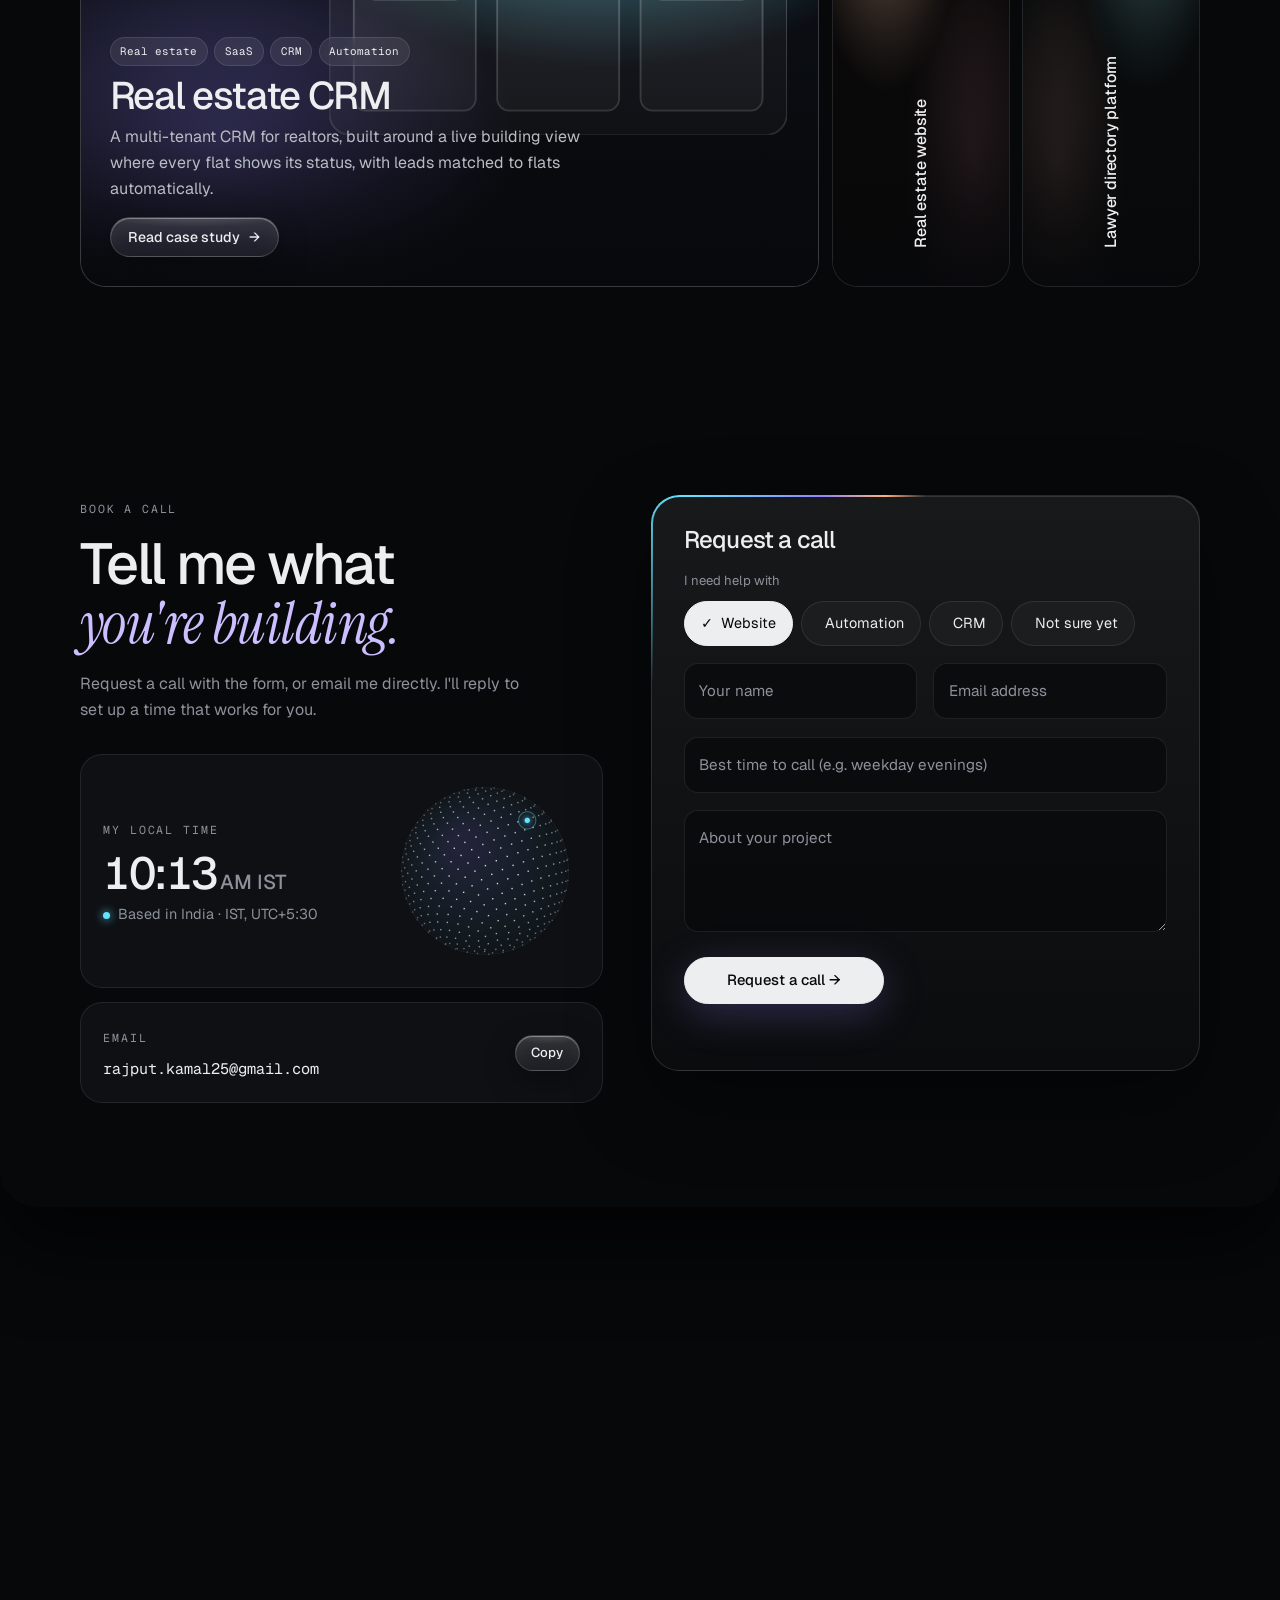
==== commit 38c6ce9e: "Remove the loan website case study Co-Authored-By: Claude Opus 5.5 <noreply@anthropic.com> Claude-Se" ====
--- a/index.html
+++ b/index.html
@@ -140,7 +140,7 @@
     <div class="wrap">
       <div class="head">
         <div><span class="eyebrow">Case studies</span><h2>Selected <span class="serif">work.</span></h2></div>
-        <p>Recent projects across real estate, legal and finance. Open one to see what was built and why.</p>
+        <p>Recent projects across real estate and legal. Open one to see what was built and why.</p>
       </div>
       <div class="acc" id="acc">
         <article class="panel active" tabindex="0" aria-expanded="true">
@@ -189,21 +189,6 @@
             <h3>Lawyer directory platform</h3>
             <p>A law firm's website with a directory of verified lawyers, an approval workflow for new profiles, and privacy built in so clients always go through the firm.</p>
             <a class="glass case-link" href="work/lawyer-directory.html">Read case study <span class="arrow">→</span></a>
-          </div>
-        </article>
-        <article class="panel" tabindex="0" aria-expanded="false">
-          <div class="art art-3" aria-hidden="true">
-            <svg viewBox="0 0 300 200"><rect class="s" x="0" y="0" width="300" height="200" rx="14"/><rect class="m" x="16" y="18" width="110" height="10" rx="5"/>
-              <rect class="m" x="16" y="58" width="268" height="6" rx="3"/><rect class="f" x="16" y="58" width="170" height="6" rx="3"/><circle class="f" cx="186" cy="61" r="9"/>
-              <rect class="s" x="16" y="96" width="28" height="80" rx="5"/><rect class="s" x="52" y="120" width="28" height="56" rx="5"/><rect class="f" x="88" y="84" width="28" height="92" rx="5"/><rect class="s" x="124" y="110" width="28" height="66" rx="5"/>
-              <rect class="s" x="178" y="96" width="106" height="80" rx="10"/><rect class="m" x="192" y="112" width="70" height="8" rx="4"/><rect class="f" x="192" y="140" width="52" height="20" rx="10"/></svg>
-          </div>
-          <span class="vt">Financial loan website</span>
-          <div class="pbody">
-            <div class="tags"><span>Finance</span><span>Website</span><span>Applications</span></div>
-            <h3>Financial loan website</h3>
-            <p>A website for a lending business that explains its loan products clearly and collects applications online.</p>
-            <a class="glass case-link" href="work/loan-website.html">Read case study <span class="arrow">→</span></a>
           </div>
         </article>
       </div>
--- a/assets/css/style.css
+++ b/assets/css/style.css
@@ -211,7 +211,6 @@
 /* panel art */
 .art-1 { background: radial-gradient(70% 60% at 70% 20%, rgba(99,227,255,.55), transparent 60%), radial-gradient(60% 60% at 20% 70%, rgba(147,132,255,.5), transparent 65%), #0B0E14; }
 .art-2 { background: radial-gradient(70% 60% at 30% 25%, rgba(255,178,125,.6), transparent 60%), radial-gradient(60% 60% at 80% 75%, rgba(255,120,150,.35), transparent 65%), #120D0D; }
-.art-3 { background: radial-gradient(70% 60% at 65% 30%, rgba(147,132,255,.6), transparent 60%), radial-gradient(60% 60% at 15% 80%, rgba(255,178,125,.35), transparent 65%), #0D0B14; }
 .art-4 { background: radial-gradient(70% 60% at 70% 25%, rgba(99,227,255,.45), transparent 60%), radial-gradient(60% 60% at 20% 75%, rgba(255,140,120,.4), transparent 65%), #0B1112; }
 .art svg { position: absolute; right: 6%; top: 10%; width: min(440px, 70%); height: auto; opacity: .9; }
 .art .s { fill: rgba(255,255,255,.06); stroke: rgba(255,255,255,.28); stroke-width: 1.2; }
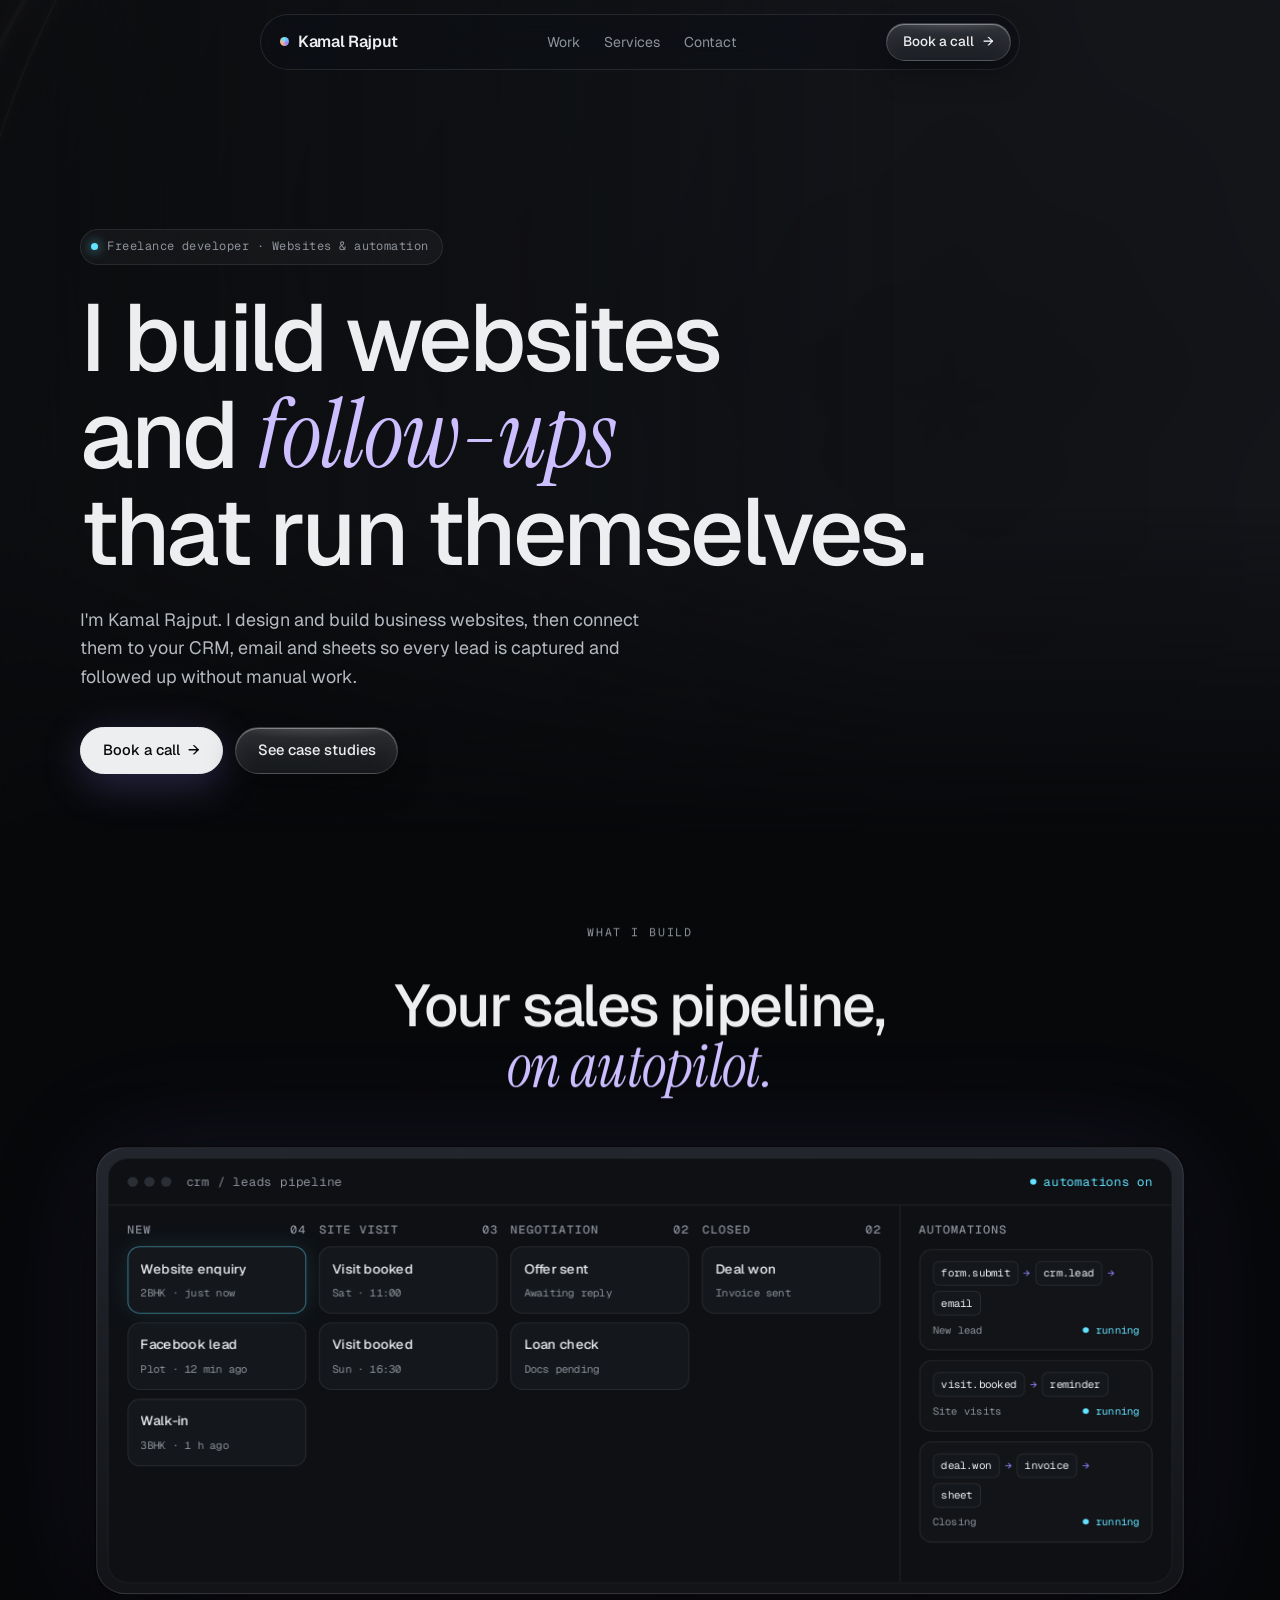
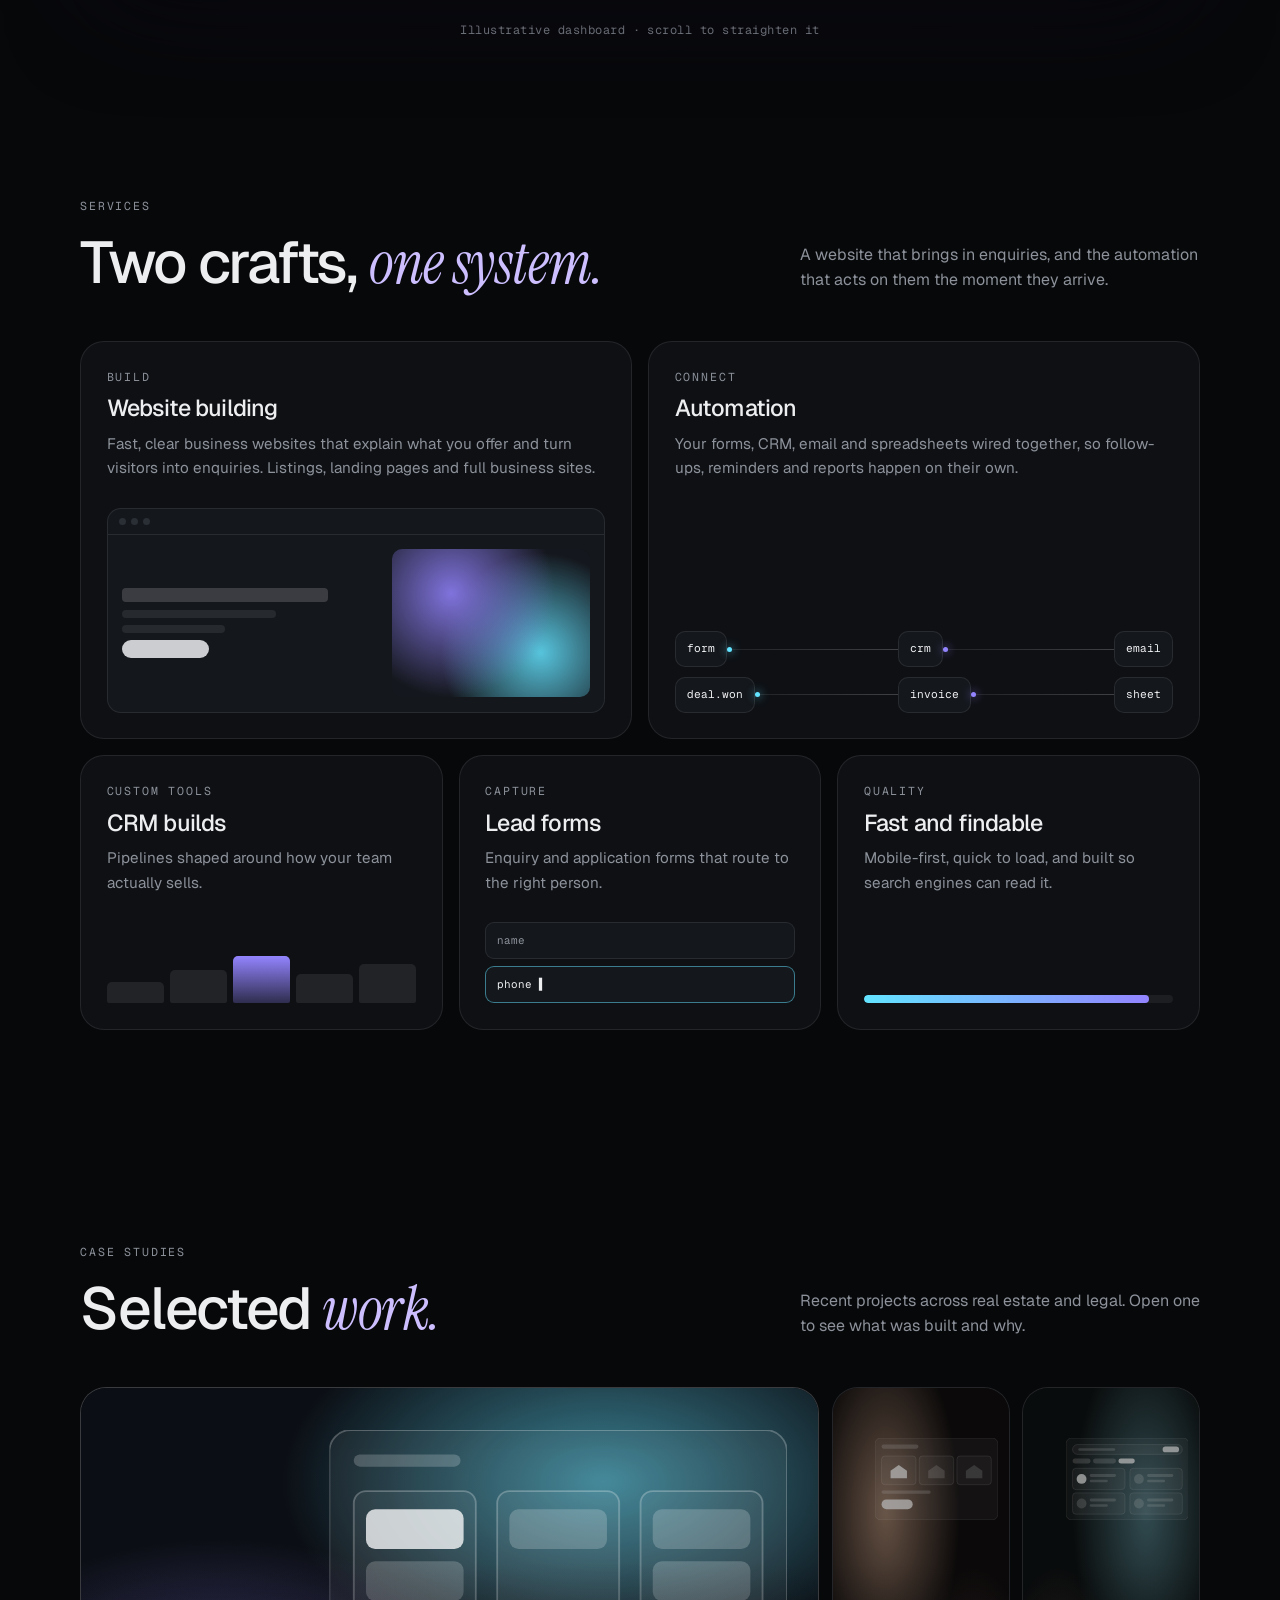
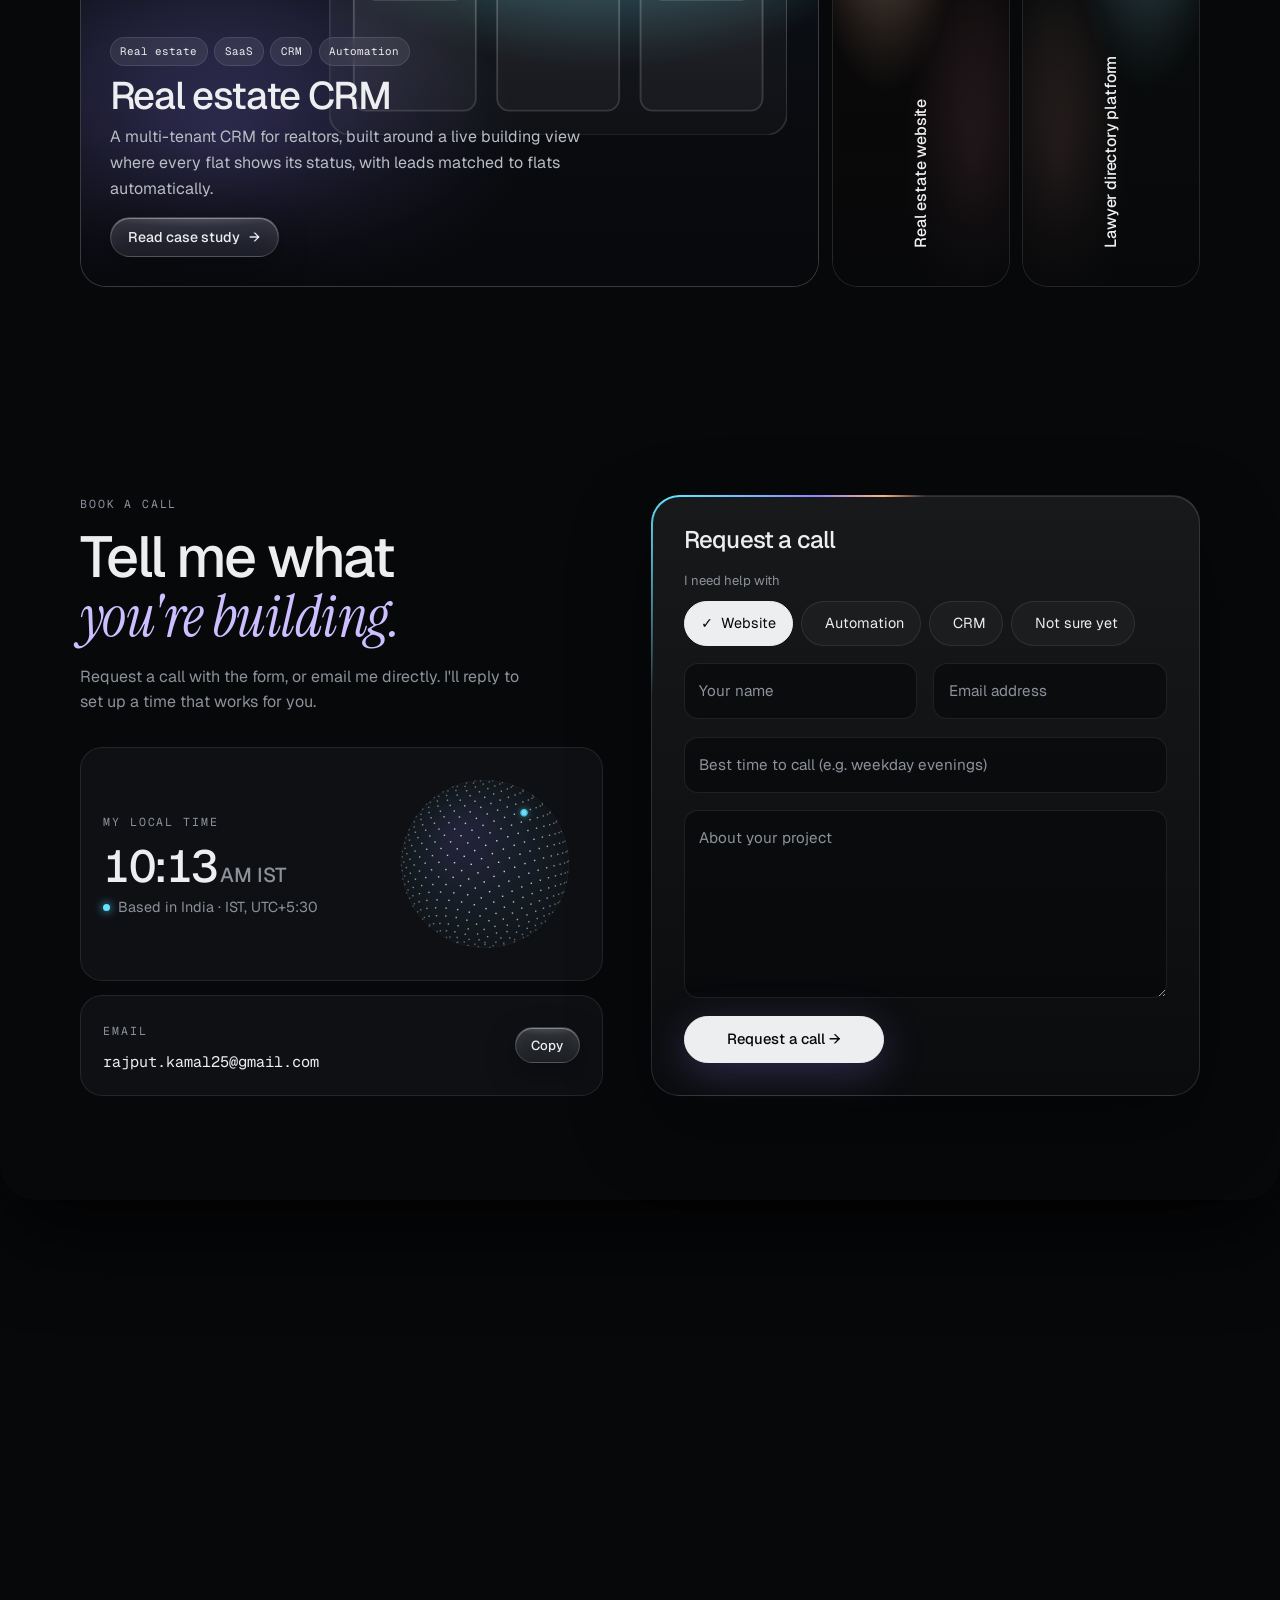
==== commit d918dc51: "Align the contact form with the left column The form now matches the left column's height, so its to" ====
--- a/index.html
+++ b/index.html
@@ -233,7 +233,7 @@
           <div class="fl"><input id="f-email" type="email" autocomplete="email" placeholder=" " required><label for="f-email">Email address</label></div>
         </div>
         <div class="fl"><input id="f-time" placeholder=" "><label for="f-time">Best time to call (e.g. weekday evenings)</label></div>
-        <div class="fl"><textarea id="f-msg" rows="4" placeholder=" "></textarea><label for="f-msg">About your project</label></div>
+        <div class="fl fl-grow"><textarea id="f-msg" rows="4" placeholder=" "></textarea><label for="f-msg">About your project</label></div>
         <div><button class="solid sbtn" type="submit" id="send"><span class="t">Request a call →</span><span class="spin" aria-hidden="true"></span><svg class="ok" viewBox="0 0 24 24" aria-hidden="true"><path d="M5 12.5l4.5 4.5L19 7.5"/></svg></button></div>
         <p class="note" id="note" aria-live="polite"></p>
       </form>
--- a/assets/css/style.css
+++ b/assets/css/style.css
@@ -225,7 +225,7 @@
 }
 
 /* Request a call */
-.contact { display: grid; grid-template-columns: 1fr 1.05fr; gap: 3rem; align-items: start; }
+.contact { display: grid; grid-template-columns: 1fr 1.05fr; gap: 3rem; align-items: stretch; }
 .contact > * { min-width: 0; }
 .contact h2 { font-size: clamp(2.1rem, 4.6vw, 3.6rem); margin-top: .9rem; }
 .contact .intro { color: var(--muted); margin-top: 1.1rem; max-width: 28rem; }
@@ -269,6 +269,9 @@
 .chip:has(input:checked) .tick { width: .8rem; }
 .chip:has(input:focus-visible) { outline: 2px solid var(--cyan); outline-offset: 3px; }
 .fl { position: relative; }
+.fl-grow { flex: 1 1 auto; display: flex; }
+@media (min-width: 861px) { .contact > div:first-child { display: flex; flex-direction: column; } .contact .cards { flex: 1 1 auto; grid-template-rows: 1fr auto; } }
+.fl-grow textarea { flex: 1; min-height: 7.5rem; resize: none; }
 .fl input, .fl textarea {
   font: 400 .98rem/1.4 var(--f-sans); color: var(--fg); background: rgba(7,8,10,.6); width: 100%;
   border: 1px solid var(--line); border-radius: 14px; padding: 1.45rem .95rem .55rem; resize: vertical;
@@ -294,7 +297,7 @@
 .steps li::before { content: "0" counter(s); font-family: var(--f-mono); font-size: .75rem; color: var(--violet); padding-top: .2rem; }
 .steps b { color: var(--fg); font-weight: 500; }
 form.call {
-  position: relative; border-radius: 28px; padding: 2rem; display: grid; gap: 1.1rem;
+  position: relative; border-radius: 28px; padding: 2rem; display: flex; flex-direction: column; gap: 1.1rem;
   background: linear-gradient(180deg, rgba(255,255,255,.07), rgba(255,255,255,.02)); border: 1px solid rgba(255,255,255,.12);
   box-shadow: inset 0 1px 0 rgba(255,255,255,.12), 0 30px 80px rgba(0,0,0,.4);
 }
@@ -309,6 +312,7 @@
 .row2 { display: grid; grid-template-columns: 1fr 1fr; gap: 1rem; }
 .note { font-size: .85rem; color: var(--muted); min-height: 1.2em; }
 .note.ok { color: var(--cyan); }
+.note:empty { display: none; }
 @media (max-width: 860px) { .contact { grid-template-columns: 1fr; } }
 @media (max-width: 520px) { .row2 { grid-template-columns: 1fr; } form.call { padding: 1.4rem; } }
 
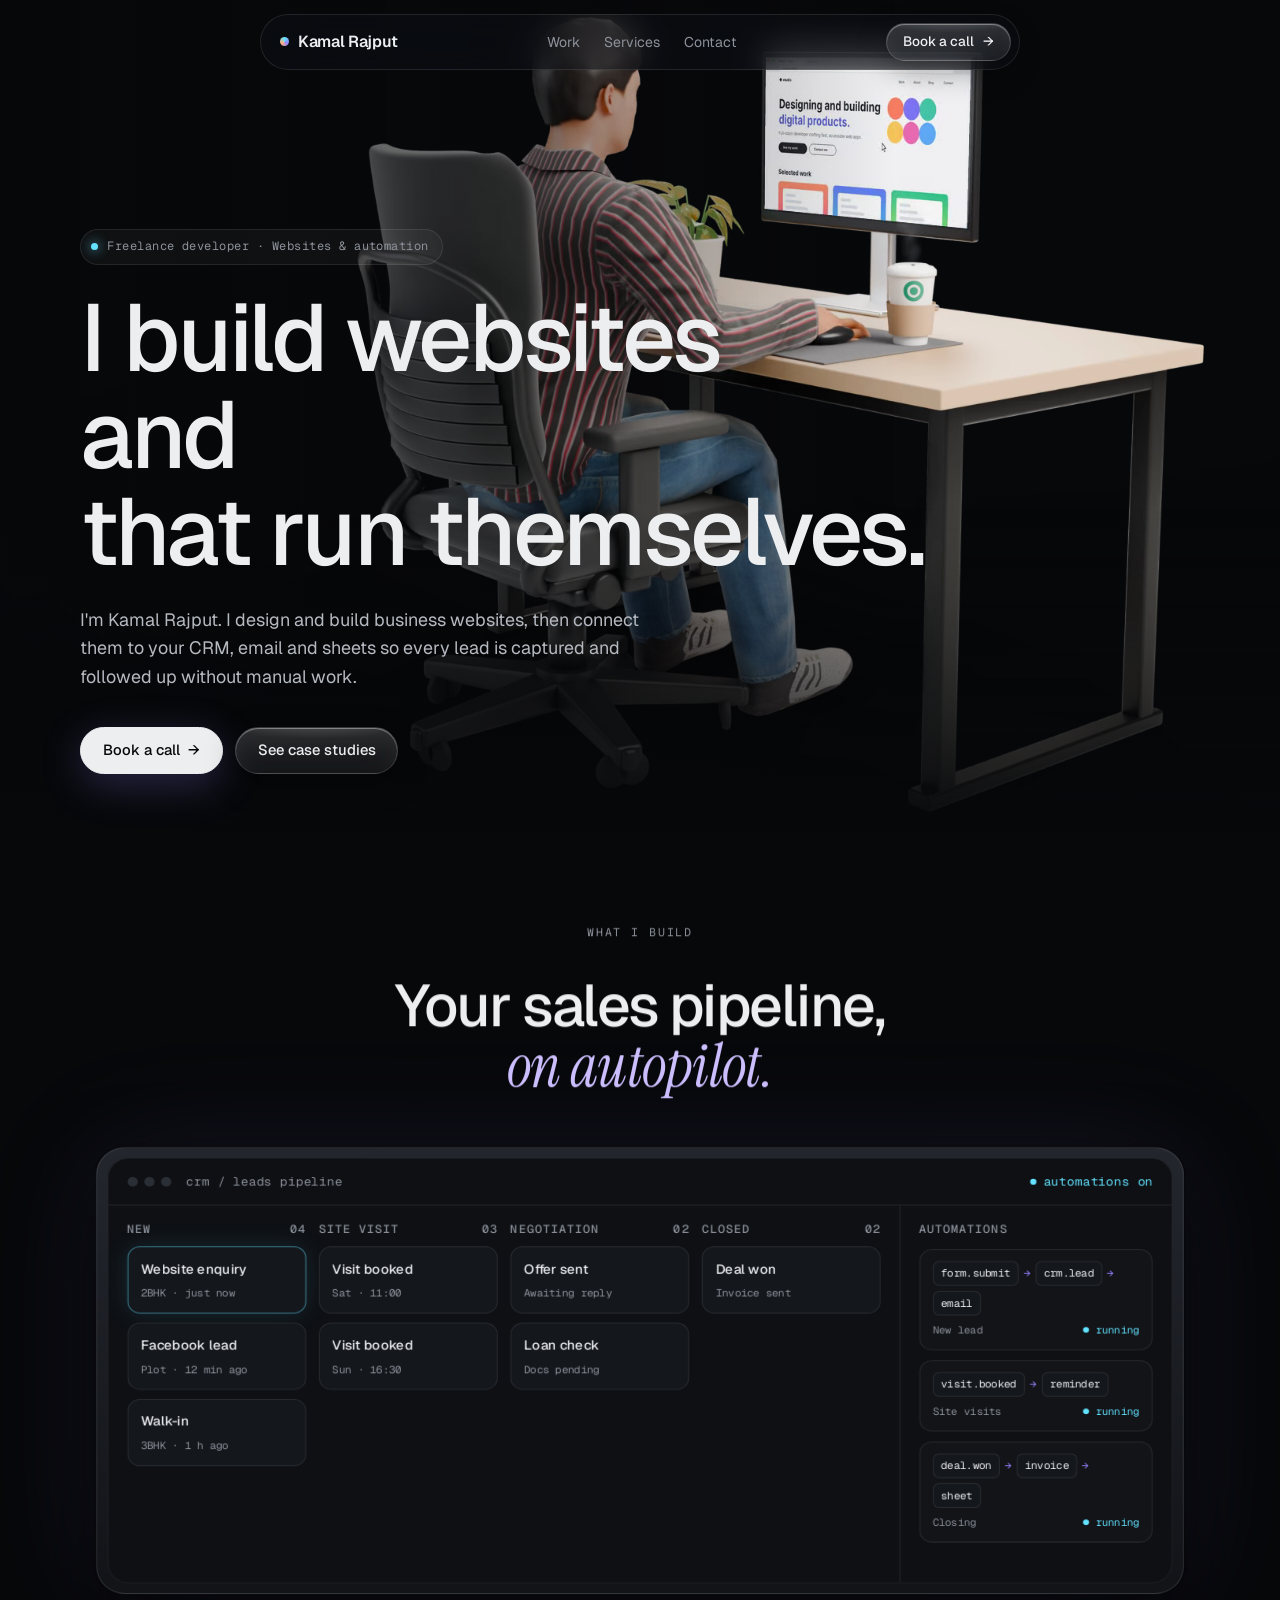
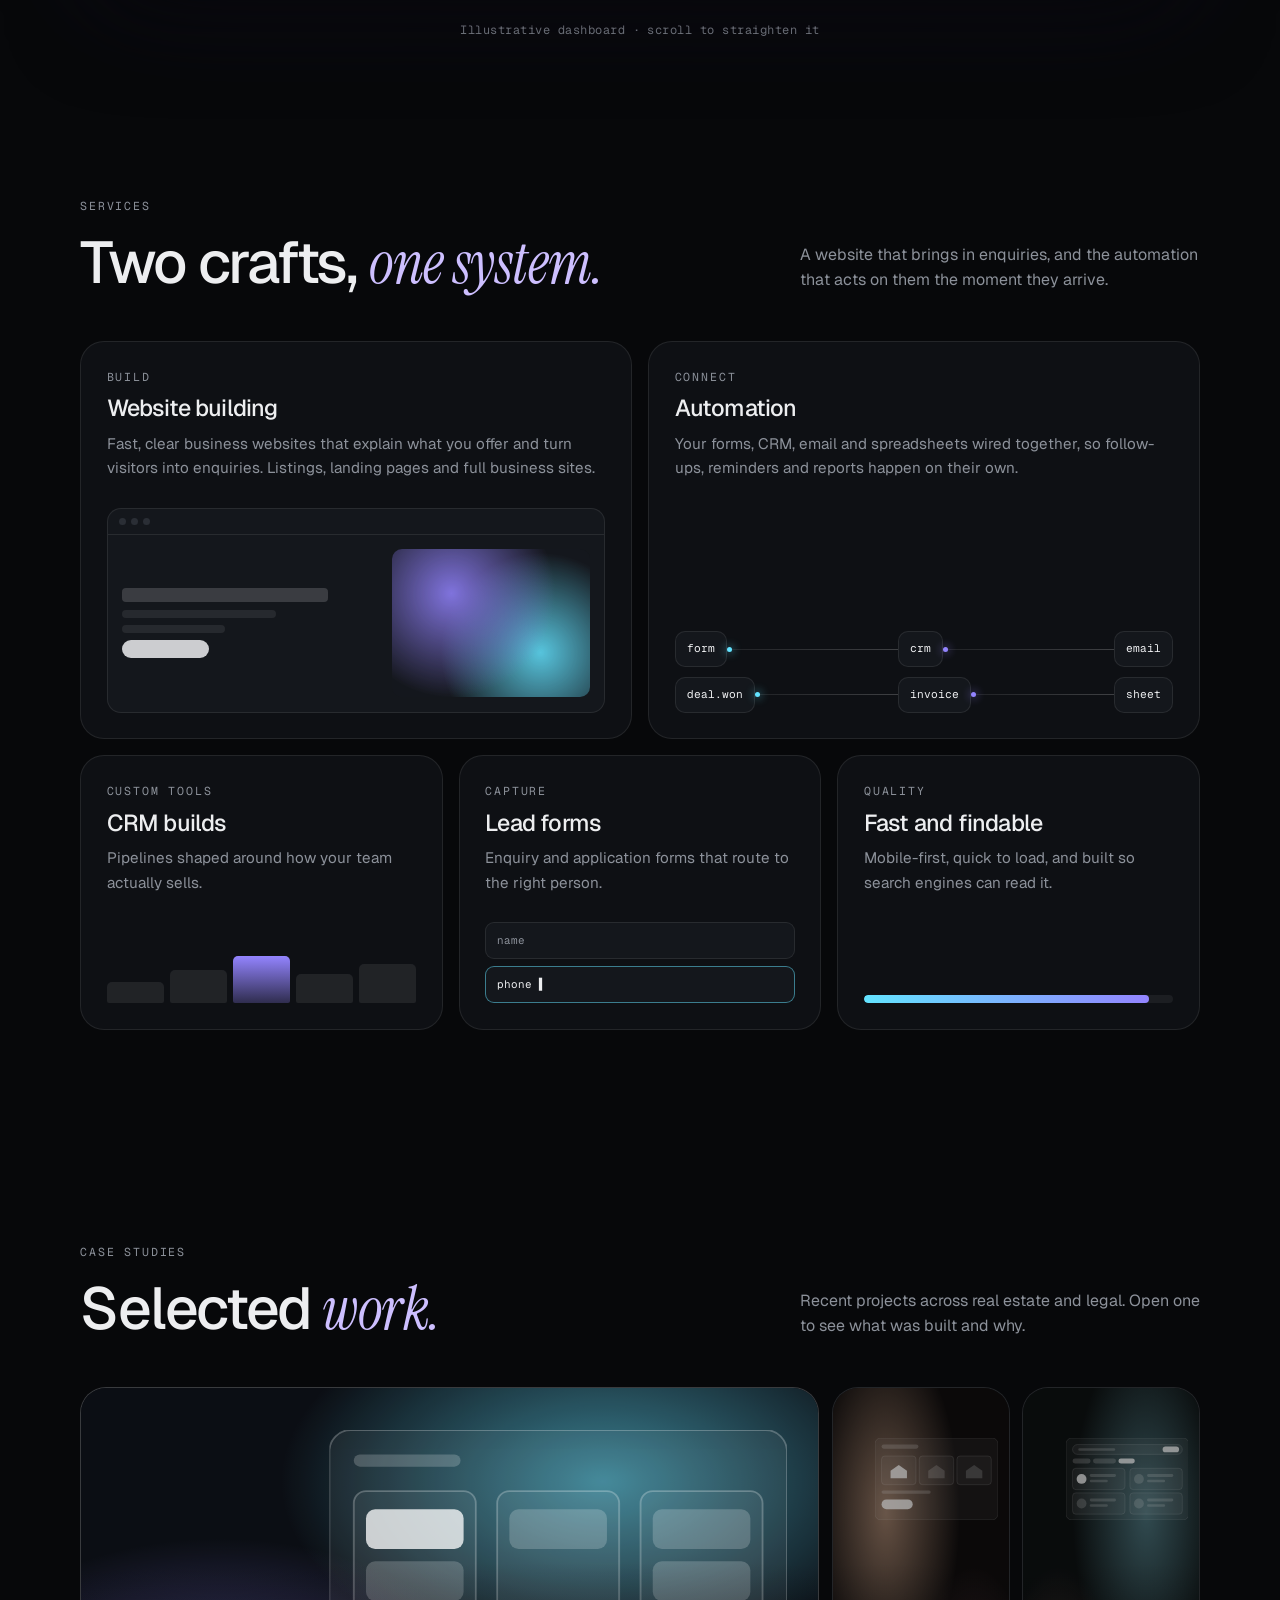
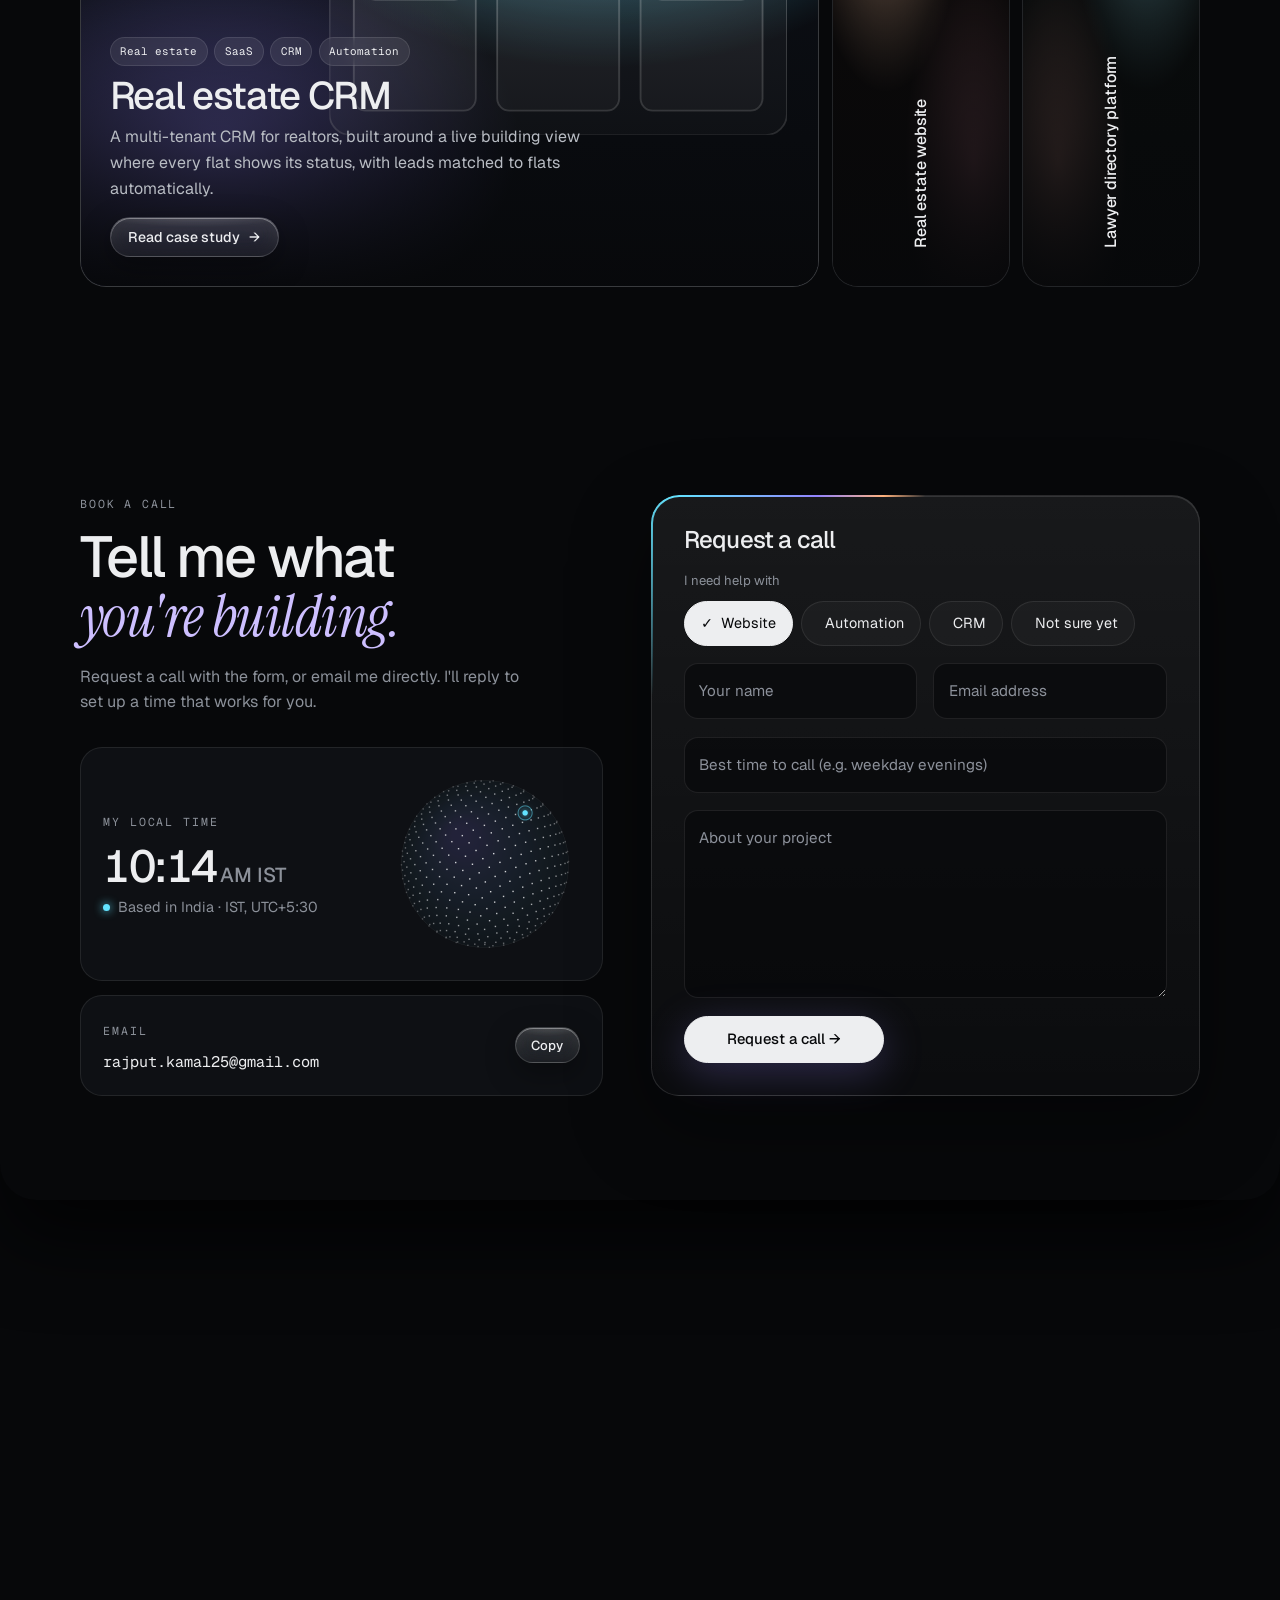
==== commit 3243a586: "Use Kamal's video as the hero background Muted, looping background video in the hero. The WebGL shad" ====
--- a/index.html
+++ b/index.html
@@ -28,6 +28,9 @@
 
 <main id="top">
   <section class="hero" id="hero">
+    <video class="hero-video" id="hero-video" autoplay muted loop playsinline preload="auto" aria-hidden="true">
+      <source src="assets/img/man-at-desk-loop.webm" type="video/webm">
+    </video>
     <canvas id="shader" aria-hidden="true"></canvas>
     <div class="wrap hero-inner">
       <span class="pill mono"><b aria-hidden="true"></b>Freelance developer · Websites &amp; automation</span>
--- a/assets/css/style.css
+++ b/assets/css/style.css
@@ -81,6 +81,9 @@
 /* Hero */
 .hero { position: relative; min-height: min(94vh, 860px); display: flex; align-items: flex-end; overflow: hidden; }
 .hero canvas { position: absolute; inset: 0; width: 100%; height: 100%; display: block; }
+.hero-video { position: absolute; inset: 0; width: 100%; height: 100%; object-fit: cover; display: block; opacity: 0; transition: opacity .8s ease; }
+.hero.has-video .hero-video { opacity: 1; }
+.hero.has-video canvas { display: none; }
 .hero::after {
   content: ""; position: absolute; inset: 0; pointer-events: none;
   background: linear-gradient(90deg, rgba(7,8,10,.82) 0%, rgba(7,8,10,.35) 45%, transparent 70%), linear-gradient(180deg, transparent 60%, var(--bg) 100%);
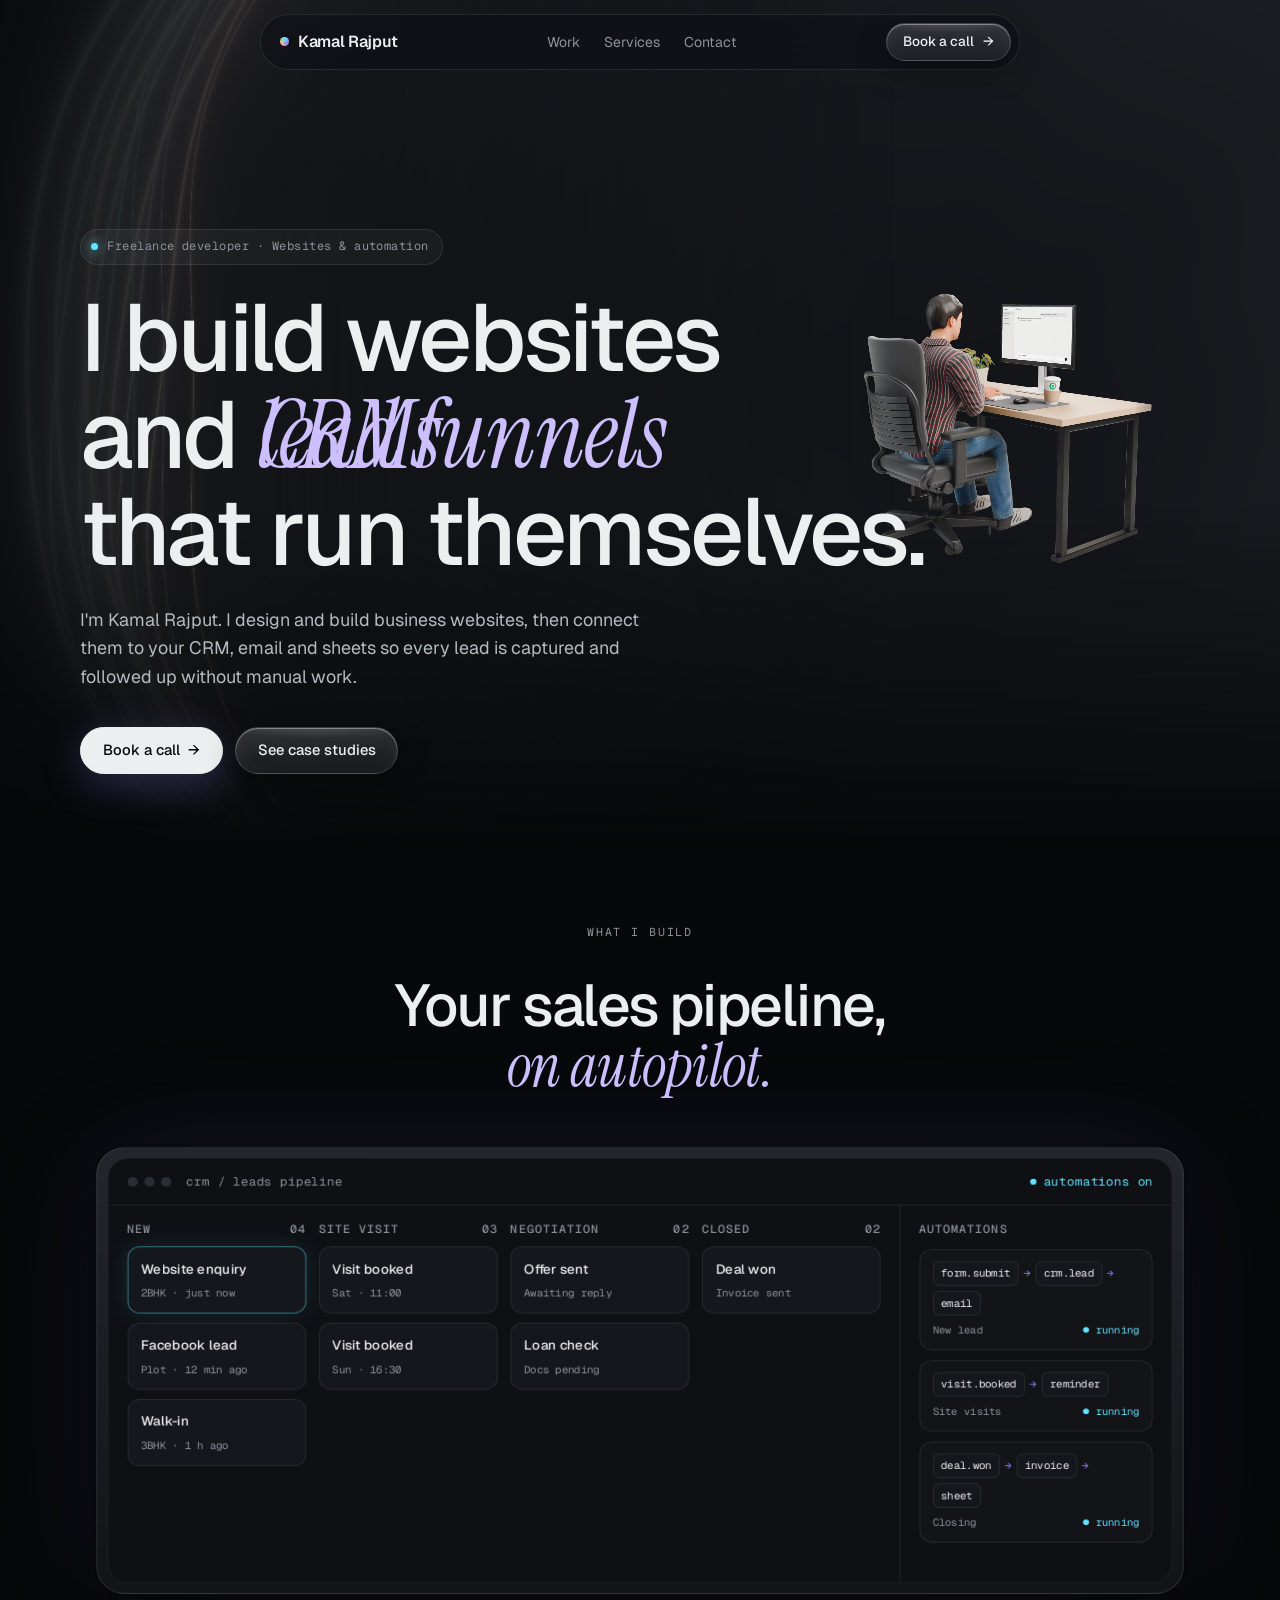
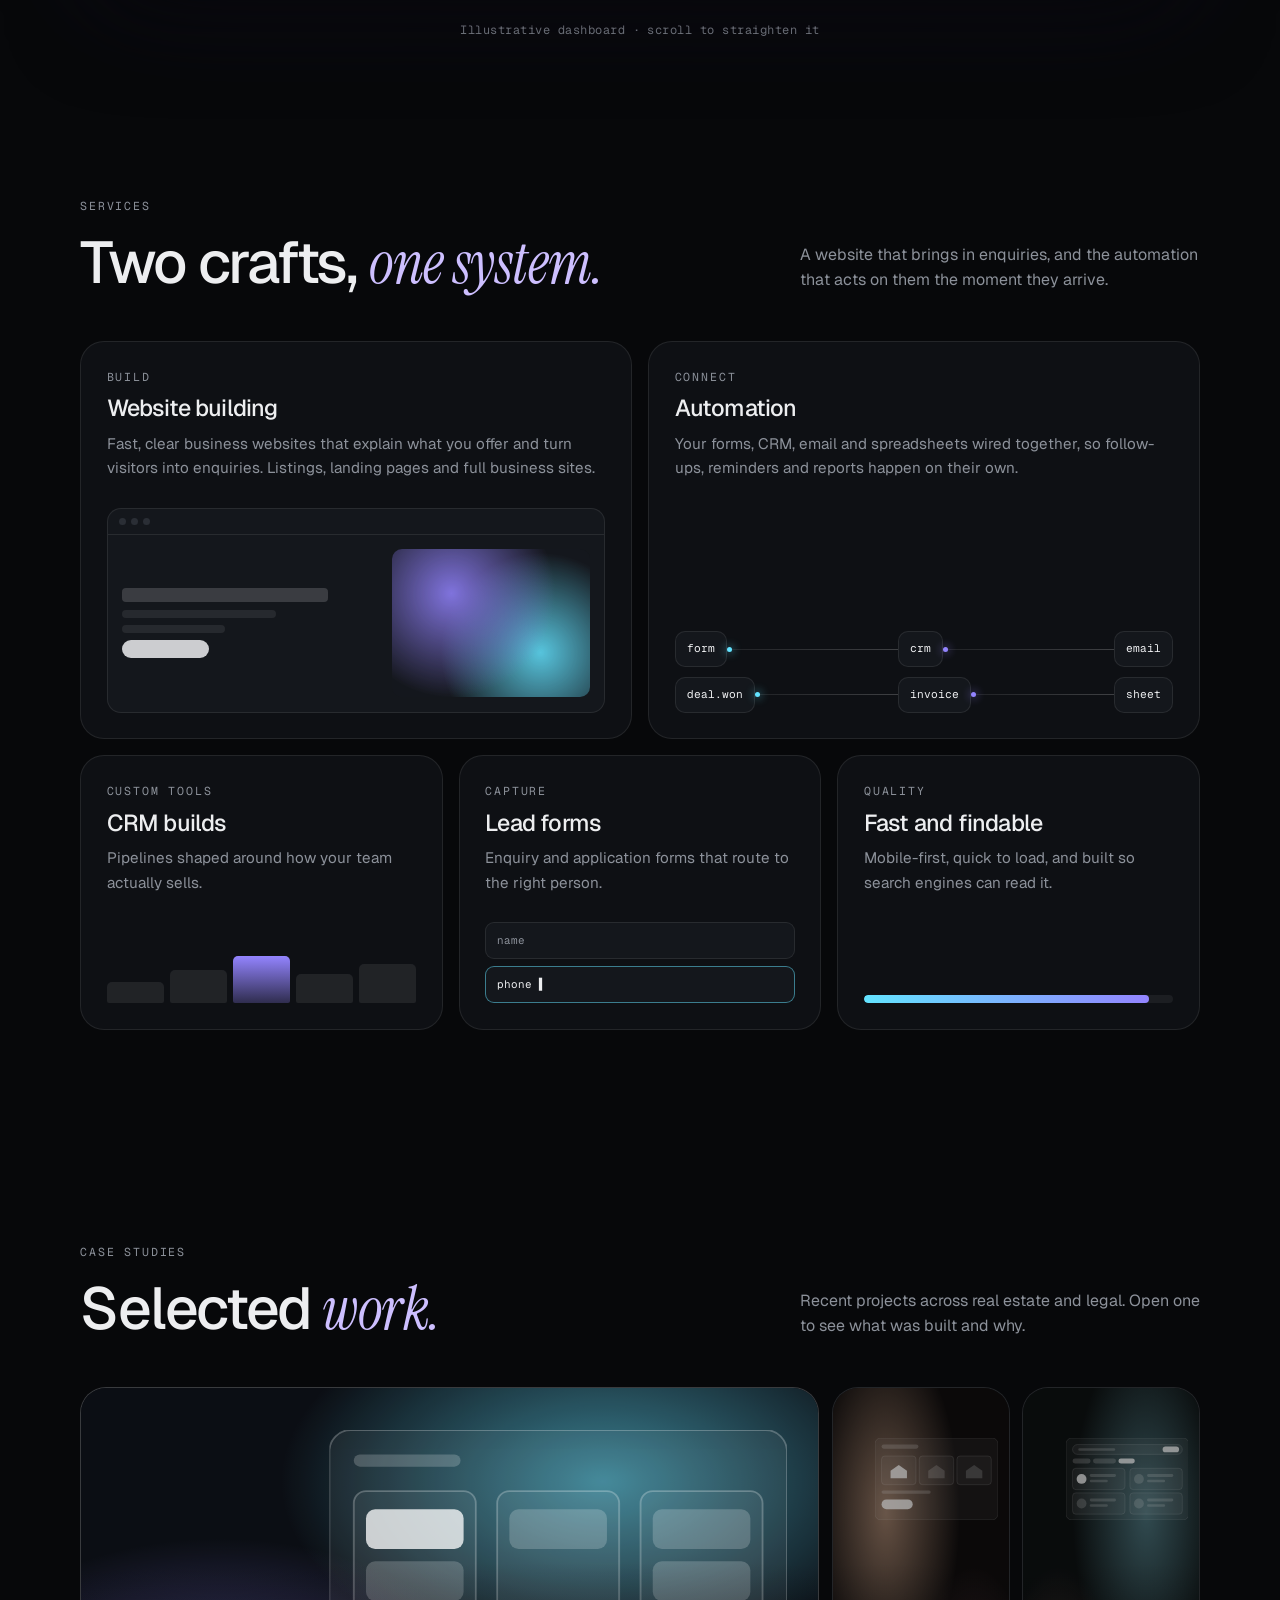
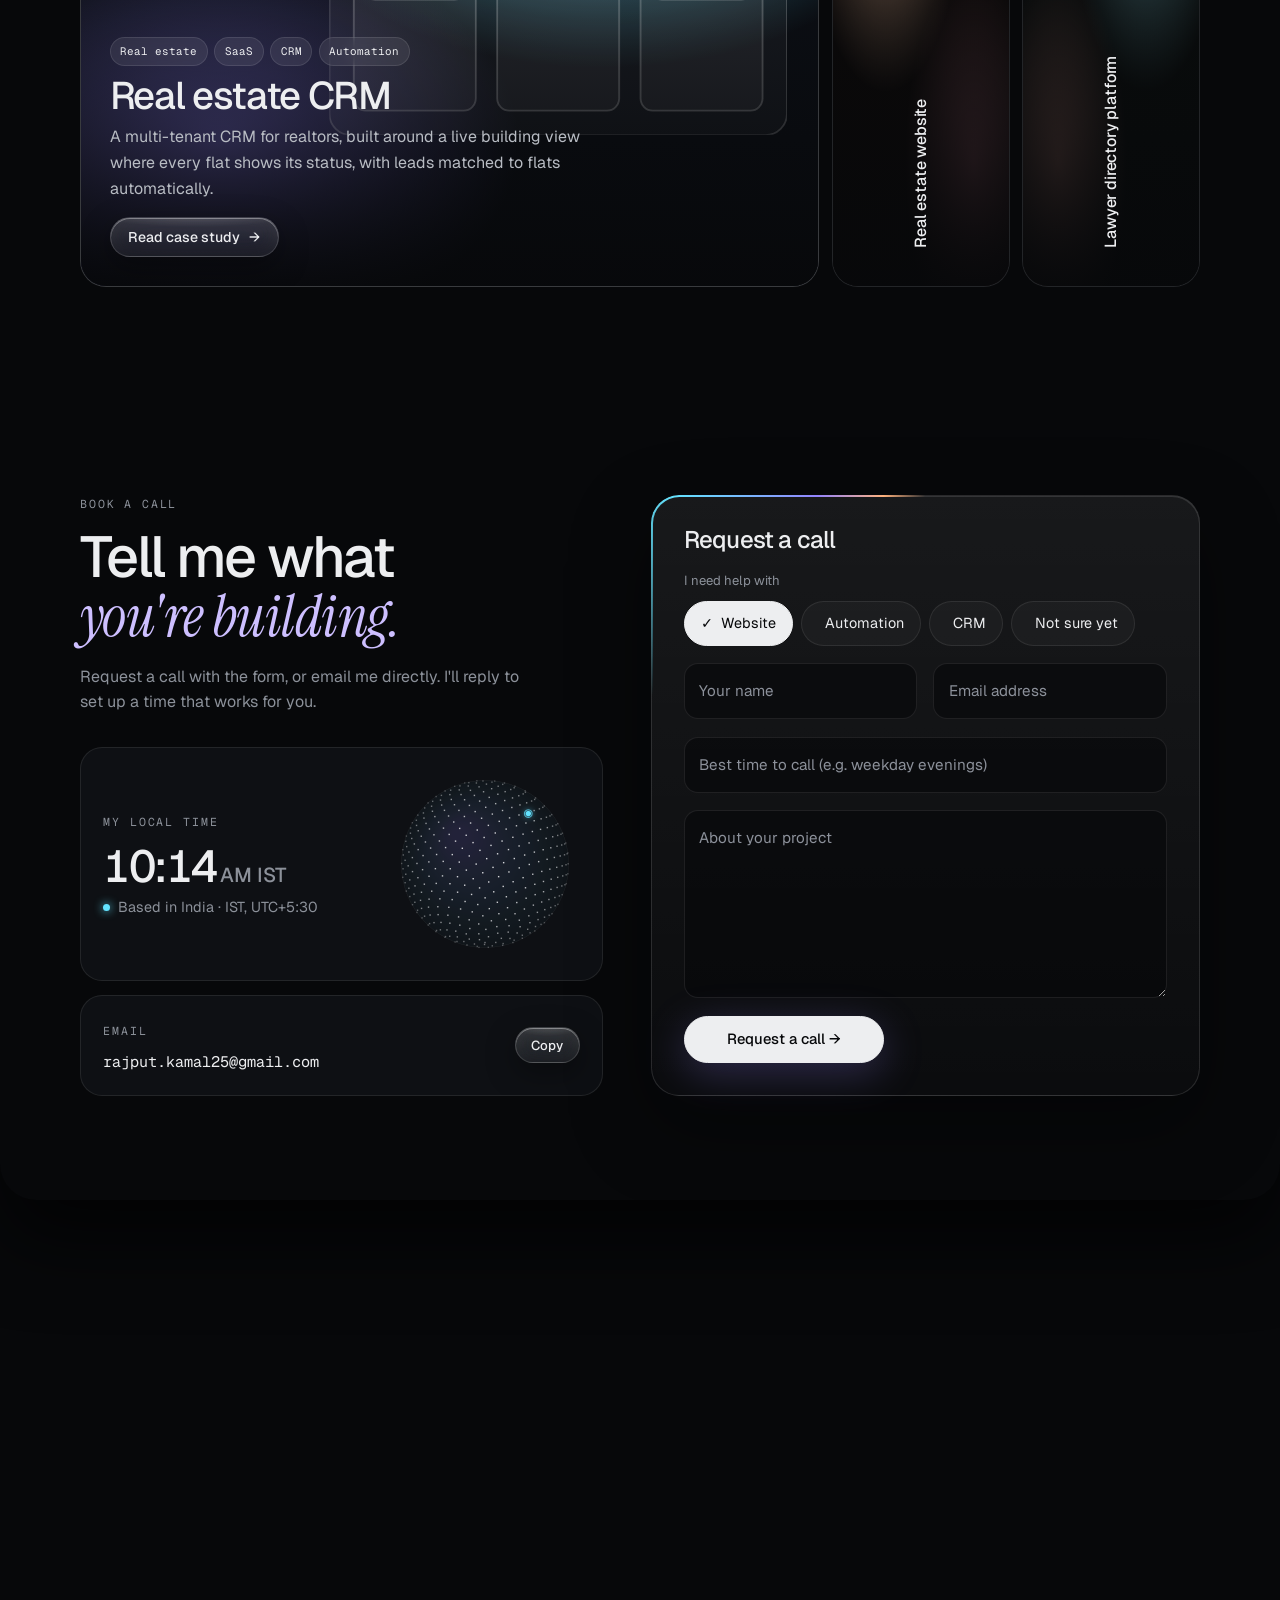
==== commit 79517097: "Show the hero video in a box over the shader The video now plays in a box on the right of the hero i" ====
--- a/index.html
+++ b/index.html
@@ -28,10 +28,10 @@
 
 <main id="top">
   <section class="hero" id="hero">
+    <canvas id="shader" aria-hidden="true"></canvas>
     <video class="hero-video" id="hero-video" autoplay muted loop playsinline preload="auto" aria-hidden="true">
       <source src="assets/img/man-at-desk-loop.webm" type="video/webm">
     </video>
-    <canvas id="shader" aria-hidden="true"></canvas>
     <div class="wrap hero-inner">
       <span class="pill mono"><b aria-hidden="true"></b>Freelance developer · Websites &amp; automation</span>
       <h1>
--- a/assets/css/style.css
+++ b/assets/css/style.css
@@ -81,9 +81,22 @@
 /* Hero */
 .hero { position: relative; min-height: min(94vh, 860px); display: flex; align-items: flex-end; overflow: hidden; }
 .hero canvas { position: absolute; inset: 0; width: 100%; height: 100%; display: block; }
-.hero-video { position: absolute; inset: 0; width: 100%; height: 100%; object-fit: cover; display: block; opacity: 0; transition: opacity .8s ease; }
+/* The video sits in a box on the right; the shader keeps running full-bleed behind it.
+   "lighten" drops the video's black backdrop so the shader shows through behind the scene,
+   and a soft mask fades the edges. */
+.hero-video {
+  position: absolute; top: 20%; right: 6%; width: 38%; height: 62%;
+  object-fit: contain; display: block; pointer-events: none; mix-blend-mode: lighten;
+  opacity: 0; transition: opacity .8s ease;
+  -webkit-mask-image: radial-gradient(closest-side, #000 72%, transparent 100%);
+          mask-image: radial-gradient(closest-side, #000 72%, transparent 100%);
+}
 .hero.has-video .hero-video { opacity: 1; }
-.hero.has-video canvas { display: none; }
+@media (max-width: 820px) {
+  /* On narrow screens the scene sits above the headline, with room made for it. */
+  .hero-video { top: 76px; right: 5%; width: 90%; height: 210px; }
+  .hero.has-video .hero-inner { padding-top: 18rem; }
+}
 .hero::after {
   content: ""; position: absolute; inset: 0; pointer-events: none;
   background: linear-gradient(90deg, rgba(7,8,10,.82) 0%, rgba(7,8,10,.35) 45%, transparent 70%), linear-gradient(180deg, transparent 60%, var(--bg) 100%);
